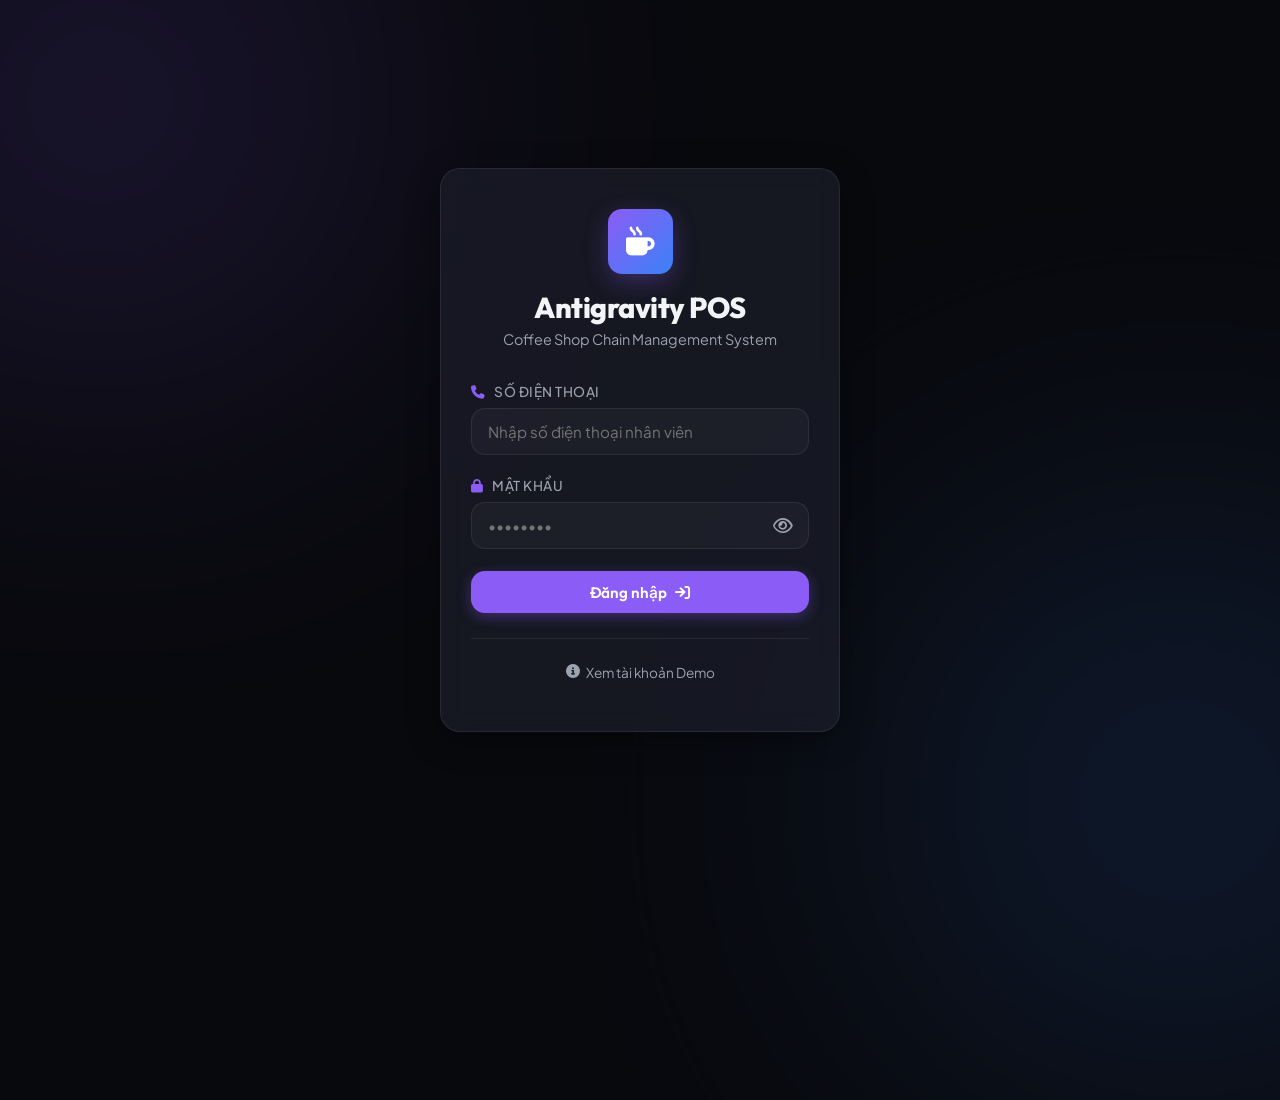
==== web/index.html @ 74b13f55 "feat: implement POS system with backend API, database schema, and web interface management modules" ====
<!DOCTYPE html>
<html lang="vi">
<head>
    <meta charset="UTF-8">
    <meta name="viewport" content="width=device-width, initial-scale=1.0">
    <title>Đăng nhập | Antigravity POS</title>
    <!-- Google Fonts -->
    <link rel="preconnect" href="https://fonts.googleapis.com">
    <link rel="preconnect" href="https://fonts.gstatic.com" crossorigin>
    <link href="https://fonts.googleapis.com/css2?family=Outfit:wght@300;400;600;800&family=Plus+Jakarta+Sans:wght@300;400;500;700&display=swap" rel="stylesheet">
    <!-- FontAwesome for icons -->
    <link rel="stylesheet" href="https://cdnjs.cloudflare.com/ajax/libs/font-awesome/6.4.0/css/all.min.css">
    <!-- CSS Style -->
    <link rel="stylesheet" href="css/style.css">
</head>
<body class="login-body">
    <!-- Decorative background elements -->
    <div class="bg-glow bg-glow-1"></div>
    <div class="bg-glow bg-glow-2"></div>

    <div class="login-wrapper">
        <div class="login-card">
            <!-- Brand header -->
            <div class="brand-header">
                <div class="logo-container">
                    <i class="fa-solid fa-mug-hot"></i>
                </div>
                <h1>Antigravity POS</h1>
                <p>Coffee Shop Chain Management System</p>
            </div>

            <!-- Login Form -->
            <form id="loginForm" class="login-form">
                <div class="form-group">
                    <label for="phone">
                        <i class="fa-solid fa-phone"></i> Số điện thoại
                    </label>
                    <input type="text" id="phone" name="phone" placeholder="Nhập số điện thoại nhân viên" required autocomplete="username">
                </div>

                <div class="form-group">
                    <label for="password">
                        <i class="fa-solid fa-lock"></i> Mật khẩu
                    </label>
                    <div class="password-input-wrapper">
                        <input type="password" id="password" name="password" placeholder="••••••••" required autocomplete="current-password">
                        <button type="button" id="togglePassword" class="toggle-password">
                            <i class="fa-regular fa-eye"></i>
                        </button>
                    </div>
                </div>

                <!-- Error Message Container -->
                <div id="errorMessage" class="error-message">
                    <i class="fa-solid fa-triangle-exclamation"></i>
                    <span>Tài khoản hoặc mật khẩu không chính xác!</span>
                </div>

                <button type="submit" id="submitBtn" class="btn btn-primary btn-block">
                    <span>Đăng nhập</span>
                    <i class="fa-solid fa-arrow-right-to-bracket"></i>
                </button>
            </form>

            <!-- Demo details footer (collapsible) -->
            <div class="demo-accounts">
                <button type="button" class="demo-toggle" id="demoToggle">
                    <i class="fa-solid fa-circle-info"></i> Xem tài khoản Demo
                </button>
                <div class="demo-list" id="demoList">
                    <div class="demo-item" data-phone="090-111-0001" data-pass="james123">
                        <span class="role admin">Admin</span>
                        <strong>James Carter</strong><br>
                        <small>SĐT: 090-111-0001 · Pass: james123</small>
                    </div>
                    <div class="demo-item" data-phone="090-111-0002" data-pass="sarah123">
                        <span class="role manager">Manager</span>
                        <strong>Sarah Nguyen</strong><br>
                        <small>SĐT: 090-111-0002 · Pass: sarah123</small>
                    </div>
                    <div class="demo-item" data-phone="090-111-0005" data-pass="kevin123">
                        <span class="role staff">Barista</span>
                        <strong>Kevin Le</strong><br>
                        <small>SĐT: 090-111-0005 · Pass: kevin123</small>
                    </div>
                </div>
            </div>
        </div>
    </div>

    <!-- Scripts -->
    <script src="js/api.js"></script>
    <script>
        document.addEventListener('DOMContentLoaded', () => {
            const loginForm = document.getElementById('loginForm');
            const phoneInput = document.getElementById('phone');
            const passwordInput = document.getElementById('password');
            const togglePasswordBtn = document.getElementById('togglePassword');
            const errorMessage = document.getElementById('errorMessage');
            const submitBtn = document.getElementById('submitBtn');
            const demoToggle = document.getElementById('demoToggle');
            const demoList = document.getElementById('demoList');

            // Check if already logged in
            API.get('auth.php?action=me')
                .then(res => {
                    if (res.success && res.user) {
                        redirectUser(res.user.role);
                    }
                })
                .catch(() => {}); // Suppress unauthorized error on login page

            // Toggle password visibility
            togglePasswordBtn.addEventListener('click', () => {
                const type = passwordInput.getAttribute('type') === 'password' ? 'text' : 'password';
                passwordInput.setAttribute('type', type);
                togglePasswordBtn.querySelector('i').className = type === 'password' ? 'fa-regular fa-eye' : 'fa-regular fa-eye-slash';
            });

            // Toggle demo accounts list
            demoToggle.addEventListener('click', () => {
                demoList.classList.toggle('show');
            });

            // Fill demo account when clicked
            document.querySelectorAll('.demo-item').forEach(item => {
                item.addEventListener('click', () => {
                    phoneInput.value = item.getAttribute('data-phone');
                    passwordInput.value = item.getAttribute('data-pass');
                    errorMessage.classList.remove('show');
                });
            });

            // Handle login submit
            loginForm.addEventListener('submit', async (e) => {
                e.preventDefault();
                errorMessage.classList.remove('show');
                submitBtn.disabled = true;
                submitBtn.innerHTML = '<span>Đang xác thực...</span><i class="fa-solid fa-spinner fa-spin"></i>';

                try {
                    const res = await API.post('auth.php?action=login', {
                        phone: phoneInput.value,
                        password: passwordInput.value
                    });

                    if (res.success && res.user) {
                        redirectUser(res.user.role);
                    } else {
                        showError(res.error || 'Có lỗi xảy ra, vui lòng thử lại.');
                    }
                } catch (err) {
                    showError(err.message || 'Lỗi kết nối đến server.');
                } finally {
                    submitBtn.disabled = false;
                    submitBtn.innerHTML = '<span>Đăng nhập</span><i class="fa-solid fa-arrow-right-to-bracket"></i>';
                }
            });

            function showError(msg) {
                errorMessage.querySelector('span').textContent = msg;
                errorMessage.classList.add('show');
                // Shake animation effect
                const card = document.querySelector('.login-card');
                card.classList.add('shake');
                setTimeout(() => card.classList.remove('shake'), 500);
            }

            function redirectUser(role) {
                if (role === 'Admin') {
                    window.location.href = 'admin.html';
                } else if (role === 'StoreManager') {
                    window.location.href = 'manager.html';
                } else {
                    // ShiftLead or Barista go to POS
                    window.location.href = 'pos.html';
                }
            }
        });
    </script>
</body>
</html>
---- web/css/style.css ----
/* ==============================================================================
   DESIGN SYSTEM & CUSTOM VARIABLES
   ============================================================================== */
:root {
    /* Color Palette */
    --bg-dark: #0f1016;
    --bg-card: rgba(30, 32, 45, 0.65);
    --bg-card-hover: rgba(40, 43, 60, 0.85);
    --border-color: rgba(255, 255, 255, 0.08);
    --border-color-focus: rgba(147, 51, 234, 0.4);
    
    --text-primary: #f3f4f6;
    --text-secondary: #9ca3af;
    --text-muted: #6b7280;
    
    --primary: #8b5cf6;
    --primary-hover: #7c3aed;
    --primary-glow: rgba(139, 92, 246, 0.35);
    
    --success: #10b981;
    --success-glow: rgba(16, 185, 129, 0.25);
    --warning: #f59e0b;
    --warning-glow: rgba(245, 158, 11, 0.25);
    --danger: #ef4444;
    --danger-glow: rgba(239, 68, 68, 0.25);
    --info: #3b82f6;
    --info-glow: rgba(59, 130, 246, 0.25);
    
    /* Typography */
    --font-heading: 'Outfit', 'Plus Jakarta Sans', -apple-system, sans-serif;
    --font-body: 'Plus Jakarta Sans', -apple-system, sans-serif;
    
    /* Layout */
    --radius-sm: 8px;
    --radius-md: 14px;
    --radius-lg: 20px;
    --radius-full: 9999px;
    
    --transition: all 0.25s cubic-bezier(0.4, 0, 0.2, 1);
    --shadow: 0 8px 32px 0 rgba(0, 0, 0, 0.37);
    --blur: blur(12px);
}

/* ==============================================================================
   BASE & RESET STYLES
   ============================================================================== */
* {
    box-sizing: border-box;
    margin: 0;
    padding: 0;
}

body {
    background-color: var(--bg-dark);
    color: var(--text-primary);
    font-family: var(--font-body);
    min-height: 100vh;
    overflow-x: hidden;
}

/* ==============================================================================
   BACKGROUND GLOW DECORATIONS
   ============================================================================== */
.bg-glow {
    position: absolute;
    width: 600px;
    height: 600px;
    border-radius: 50%;
    filter: blur(150px);
    z-index: -1;
    opacity: 0.15;
    pointer-events: none;
}
.bg-glow-1 {
    top: -200px;
    left: -200px;
    background: var(--primary);
}
.bg-glow-2 {
    bottom: -200px;
    right: -200px;
    background: var(--info);
}

/* ==============================================================================
   BUTTONS
   ============================================================================== */
.btn {
    display: inline-flex;
    align-items: center;
    justify-content: center;
    gap: 8px;
    padding: 10px 20px;
    font-size: 0.95rem;
    font-weight: 600;
    font-family: var(--font-heading);
    border: 1px solid transparent;
    border-radius: var(--radius-md);
    cursor: pointer;
    transition: var(--transition);
    text-decoration: none;
    outline: none;
}
.btn-primary {
    background: var(--primary);
    color: #fff;
    box-shadow: 0 4px 14px var(--primary-glow);
}
.btn-primary:hover {
    background: var(--primary-hover);
    transform: translateY(-2px);
}
.btn-primary:active {
    transform: translateY(0);
}
.btn-secondary {
    background: rgba(255, 255, 255, 0.05);
    color: var(--text-primary);
    border-color: var(--border-color);
}
.btn-secondary:hover {
    background: rgba(255, 255, 255, 0.1);
    transform: translateY(-2px);
}
.btn-danger {
    background: var(--danger);
    color: #fff;
    box-shadow: 0 4px 14px var(--danger-glow);
}
.btn-danger:hover {
    background: #dc2626;
    transform: translateY(-2px);
}
.btn-block {
    width: 100%;
}
.btn:disabled {
    opacity: 0.6;
    cursor: not-allowed;
    transform: none !important;
}

/* ==============================================================================
   LOGIN PAGE STYLING
   ============================================================================== */
.login-body {
    display: flex;
    align-items: center;
    justify-content: center;
    background-color: #08090d;
}

.login-wrapper {
    width: 100%;
    max-width: 440px;
    padding: 20px;
}

.login-card {
    background: var(--bg-card);
    backdrop-filter: var(--blur);
    -webkit-backdrop-filter: var(--blur);
    border: 1px solid var(--border-color);
    border-radius: var(--radius-lg);
    padding: 40px 30px;
    box-shadow: var(--shadow);
    transition: var(--transition);
}

.login-card:hover {
    border-color: rgba(139, 92, 246, 0.2);
}

.brand-header {
    text-align: center;
    margin-bottom: 35px;
}

.logo-container {
    width: 65px;
    height: 65px;
    border-radius: var(--radius-md);
    background: linear-gradient(135deg, var(--primary), var(--info));
    display: inline-flex;
    align-items: center;
    justify-content: center;
    font-size: 1.8rem;
    color: #fff;
    margin-bottom: 15px;
    box-shadow: 0 8px 24px rgba(139, 92, 246, 0.3);
}

.brand-header h1 {
    font-family: var(--font-heading);
    font-size: 1.8rem;
    font-weight: 800;
    letter-spacing: -0.5px;
    margin-bottom: 5px;
}

.brand-header p {
    color: var(--text-secondary);
    font-size: 0.9rem;
}

.login-form .form-group {
    margin-bottom: 22px;
}

.form-group label {
    display: block;
    font-size: 0.85rem;
    font-weight: 500;
    color: var(--text-secondary);
    margin-bottom: 8px;
    text-transform: uppercase;
    letter-spacing: 0.5px;
}

.form-group label i {
    margin-right: 6px;
    color: var(--primary);
}

.form-group input {
    width: 100%;
    padding: 13px 16px;
    background: rgba(255, 255, 255, 0.03);
    border: 1px solid var(--border-color);
    border-radius: var(--radius-md);
    color: var(--text-primary);
    font-family: var(--font-body);
    font-size: 0.95rem;
    outline: none;
    transition: var(--transition);
}

.form-group input:focus {
    border-color: var(--primary);
    background: rgba(255, 255, 255, 0.06);
    box-shadow: 0 0 0 3px rgba(139, 92, 246, 0.15);
}

.password-input-wrapper {
    position: relative;
}

.password-input-wrapper input {
    padding-right: 45px;
}

.toggle-password {
    position: absolute;
    right: 12px;
    top: 50%;
    transform: translateY(-50%);
    background: none;
    border: none;
    color: var(--text-secondary);
    cursor: pointer;
    font-size: 1.1rem;
    padding: 4px;
    transition: var(--transition);
}

.toggle-password:hover {
    color: var(--text-primary);
}

.error-message {
    display: none;
    align-items: center;
    gap: 10px;
    padding: 12px 16px;
    background: rgba(239, 68, 68, 0.1);
    border: 1px solid rgba(239, 68, 68, 0.2);
    border-radius: var(--radius-md);
    color: #fca5a5;
    font-size: 0.88rem;
    margin-bottom: 22px;
}

.error-message.show {
    display: flex;
    animation: fadeIn 0.3s ease;
}

/* Shake Animation */
@keyframes shake {
    0%, 100% { transform: translateX(0); }
    20%, 60% { transform: translateX(-6px); }
    40%, 80% { transform: translateX(6px); }
}

.shake {
    animation: shake 0.4s ease;
}

@keyframes fadeIn {
    from { opacity: 0; transform: translateY(-5px); }
    to { opacity: 1; transform: translateY(0); }
}

/* Demo Accounts Dropdown Styles */
.demo-accounts {
    margin-top: 25px;
    border-top: 1px solid var(--border-color);
    padding-top: 20px;
}

.demo-toggle {
    background: none;
    border: none;
    color: var(--text-secondary);
    font-family: var(--font-body);
    font-size: 0.85rem;
    cursor: pointer;
    display: inline-flex;
    align-items: center;
    gap: 6px;
    margin: 0 auto;
    width: 100%;
    justify-content: center;
    transition: var(--transition);
}

.demo-toggle:hover {
    color: var(--primary);
}

.demo-list {
    max-height: 0;
    overflow: hidden;
    transition: max-height 0.3s ease-out;
    margin-top: 10px;
    display: flex;
    flex-direction: column;
    gap: 8px;
}

.demo-list.show {
    max-height: 300px;
}

.demo-item {
    background: rgba(255, 255, 255, 0.02);
    border: 1px solid var(--border-color);
    border-radius: var(--radius-sm);
    padding: 10px 12px;
    cursor: pointer;
    transition: var(--transition);
    text-align: left;
}

.demo-item:hover {
    background: rgba(139, 92, 246, 0.05);
    border-color: rgba(139, 92, 246, 0.3);
}

.demo-item strong {
    font-size: 0.85rem;
}

.demo-item small {
    color: var(--text-secondary);
    font-size: 0.75rem;
}

.demo-item .role {
    float: right;
    font-size: 0.65rem;
    font-weight: 700;
    padding: 2px 6px;
    border-radius: var(--radius-full);
    text-transform: uppercase;
}

.role.admin { background: rgba(139, 92, 246, 0.15); color: #c084fc; }
.role.manager { background: rgba(59, 130, 246, 0.15); color: #60a5fa; }
.role.staff { background: rgba(16, 185, 129, 0.15); color: #34d399; }

/* ==============================================================================
   DASHBOARD COMMON LAYOUT (SHARED FOR POS, MANAGER, ADMIN)
   ============================================================================== */
.app-container {
    display: grid;
    grid-template-columns: 240px 1fr;
    min-height: 100vh;
}

.sidebar {
    background: rgba(15, 16, 22, 0.95);
    border-right: 1px solid var(--border-color);
    display: flex;
    flex-direction: column;
    padding: 20px;
    z-index: 10;
}

.sidebar-header {
    display: flex;
    align-items: center;
    gap: 10px;
    margin-bottom: 30px;
    padding-bottom: 20px;
    border-bottom: 1px solid var(--border-color);
}

.sidebar-header i {
    font-size: 1.5rem;
    color: var(--primary);
}

.sidebar-header h2 {
    font-family: var(--font-heading);
    font-size: 1.25rem;
    font-weight: 700;
}

.sidebar-user {
    display: flex;
    align-items: center;
    gap: 12px;
    margin-bottom: 25px;
    padding: 12px;
    background: rgba(255, 255, 255, 0.02);
    border: 1px solid var(--border-color);
    border-radius: var(--radius-md);
}

.user-avatar {
    width: 38px;
    height: 38px;
    border-radius: var(--radius-sm);
    background: linear-gradient(135deg, var(--primary), var(--info));
    display: flex;
    align-items: center;
    justify-content: center;
    font-weight: 700;
    color: #fff;
}

.user-info {
    flex-grow: 1;
    min-width: 0;
}

.user-info .name {
    font-size: 0.85rem;
    font-weight: 600;
    white-space: nowrap;
    overflow: hidden;
    text-overflow: ellipsis;
}

.user-info .role-badge {
    font-size: 0.7rem;
    color: var(--text-secondary);
    text-transform: uppercase;
    font-weight: bold;
}

.sidebar-menu {
    list-style: none;
    display: flex;
    flex-direction: column;
    gap: 6px;
    flex-grow: 1;
}

.menu-item-btn {
    width: 100%;
    display: flex;
    align-items: center;
    gap: 12px;
    padding: 12px 16px;
    background: none;
    border: none;
    border-radius: var(--radius-md);
    color: var(--text-secondary);
    font-family: var(--font-body);
    font-size: 0.92rem;
    font-weight: 500;
    cursor: pointer;
    text-align: left;
    transition: var(--transition);
}

.menu-item-btn:hover {
    background: rgba(255, 255, 255, 0.03);
    color: var(--text-primary);
}

.menu-item-btn.active {
    background: var(--primary-glow);
    color: #fff;
    border-left: 3px solid var(--primary);
}

.menu-item-btn i {
    width: 18px;
    text-align: center;
    font-size: 1.05rem;
}

.sidebar-footer {
    padding-top: 15px;
    border-top: 1px solid var(--border-color);
}

.logout-btn {
    width: 100%;
    display: flex;
    align-items: center;
    gap: 12px;
    padding: 12px 16px;
    background: none;
    border: none;
    border-radius: var(--radius-md);
    color: #fca5a5;
    font-family: var(--font-body);
    font-size: 0.92rem;
    font-weight: 500;
    cursor: pointer;
    transition: var(--transition);
}

.logout-btn:hover {
    background: rgba(239, 68, 68, 0.08);
}

/* ==============================================================================
   MAIN CONTENT AREA
   ============================================================================== */
.main-content {
    display: flex;
    flex-direction: column;
    height: 100vh;
    overflow-y: auto;
    position: relative;
}

.top-bar {
    height: 70px;
    min-height: 70px;
    display: flex;
    align-items: center;
    justify-content: space-between;
    padding: 0 30px;
    background: rgba(15, 16, 22, 0.5);
    backdrop-filter: var(--blur);
    border-bottom: 1px solid var(--border-color);
}

.top-bar-title h3 {
    font-family: var(--font-heading);
    font-size: 1.25rem;
    font-weight: 700;
}

.top-bar-meta {
    display: flex;
    align-items: center;
    gap: 20px;
    color: var(--text-secondary);
    font-size: 0.88rem;
}

.top-bar-meta .meta-item i {
    margin-right: 6px;
    color: var(--primary);
}

.content-body {
    padding: 30px;
    flex-grow: 1;
}

.view-section {
    display: none;
}

.view-section.active {
    display: block;
    animation: fadeIn 0.4s ease;
}

/* ==============================================================================
   GRID CARDS & STATS
   ============================================================================== */
.stats-grid {
    display: grid;
    grid-template-columns: repeat(auto-fit, minmax(220px, 1fr));
    gap: 20px;
    margin-bottom: 30px;
}

.stat-card {
    background: var(--bg-card);
    border: 1px solid var(--border-color);
    border-radius: var(--radius-md);
    padding: 22px;
    box-shadow: 0 4px 20px rgba(0,0,0,0.1);
    display: flex;
    align-items: center;
    justify-content: space-between;
    transition: var(--transition);
}

.stat-card:hover {
    transform: translateY(-3px);
    border-color: rgba(255, 255, 255, 0.12);
}

.stat-info {
    display: flex;
    flex-direction: column;
    gap: 4px;
}

.stat-label {
    color: var(--text-secondary);
    font-size: 0.8rem;
    text-transform: uppercase;
    font-weight: 600;
    letter-spacing: 0.5px;
}

.stat-value {
    font-family: var(--font-heading);
    font-size: 1.6rem;
    font-weight: 700;
}

.stat-icon {
    width: 45px;
    height: 45px;
    border-radius: var(--radius-sm);
    display: flex;
    align-items: center;
    justify-content: center;
    font-size: 1.35rem;
}

.stat-icon.primary { background: rgba(139, 92, 246, 0.12); color: var(--primary); }
.stat-icon.success { background: rgba(16, 185, 129, 0.12); color: var(--success); }
.stat-icon.warning { background: rgba(245, 158, 11, 0.12); color: var(--warning); }
.stat-icon.danger  { background: rgba(239, 68, 68, 0.12);  color: var(--danger); }
.stat-icon.info    { background: rgba(59, 130, 246, 0.12);   color: var(--info); }

/* ==============================================================================
   TABLES STYLING
   ============================================================================== */
.table-container {
    background: var(--bg-card);
    border: 1px solid var(--border-color);
    border-radius: var(--radius-md);
    box-shadow: var(--shadow);
    overflow: hidden;
    margin-bottom: 25px;
}

.table-header-bar {
    padding: 16px 20px;
    border-bottom: 1px solid var(--border-color);
    display: flex;
    justify-content: space-between;
    align-items: center;
}

.table-header-bar h4 {
    font-family: var(--font-heading);
    font-weight: 600;
}

.custom-table {
    width: 100%;
    border-collapse: collapse;
    text-align: left;
}

.custom-table th {
    background: rgba(255, 255, 255, 0.02);
    padding: 14px 20px;
    font-size: 0.8rem;
    color: var(--text-secondary);
    text-transform: uppercase;
    font-weight: 600;
    border-bottom: 1px solid var(--border-color);
}

.custom-table td {
    padding: 14px 20px;
    font-size: 0.9rem;
    border-bottom: 1px solid var(--border-color);
    color: var(--text-primary);
}

.custom-table tr:last-child td {
    border-bottom: none;
}

.custom-table tr:hover td {
    background: rgba(255, 255, 255, 0.015);
}

/* Badge styles */
.badge {
    display: inline-block;
    padding: 4px 10px;
    font-size: 0.72rem;
    font-weight: 700;
    border-radius: var(--radius-full);
    text-transform: uppercase;
}
.badge-success { background: rgba(16, 185, 129, 0.12); color: #34d399; }
.badge-warning { background: rgba(245, 158, 11, 0.12); color: #fbbf24; }
.badge-danger { background: rgba(239, 68, 68, 0.12); color: #f87171; }
.badge-info { background: rgba(59, 130, 246, 0.12); color: #60a5fa; }
.badge-secondary { background: rgba(255, 255, 255, 0.08); color: var(--text-secondary); }

/* ==============================================================================
   MODAL DIALOG
   ============================================================================== */
.modal {
    display: none;
    position: fixed;
    top: 0;
    left: 0;
    width: 100%;
    height: 100%;
    z-index: 1000;
    align-items: center;
    justify-content: center;
    background: rgba(0, 0, 0, 0.7);
    backdrop-filter: blur(5px);
}

.modal.show {
    display: flex;
    animation: modalFadeIn 0.3s ease;
}

.modal-content {
    background: #141620;
    border: 1px solid var(--border-color);
    border-radius: var(--radius-lg);
    width: 100%;
    max-width: 550px;
    box-shadow: 0 20px 50px rgba(0,0,0,0.5);
    display: flex;
    flex-direction: column;
    max-height: 85vh;
    overflow: hidden;
}

.modal-header {
    padding: 20px 24px;
    border-bottom: 1px solid var(--border-color);
    display: flex;
    justify-content: space-between;
    align-items: center;
}

.modal-header h3 {
    font-family: var(--font-heading);
    font-weight: 700;
}

.modal-close {
    background: none;
    border: none;
    color: var(--text-secondary);
    cursor: pointer;
    font-size: 1.25rem;
    transition: var(--transition);
}

.modal-close:hover {
    color: #fff;
}

.modal-body {
    padding: 24px;
    overflow-y: auto;
    flex-grow: 1;
}

.modal-footer {
    padding: 20px 24px;
    border-top: 1px solid var(--border-color);
    display: flex;
    justify-content: flex-end;
    gap: 12px;
    background: rgba(255, 255, 255, 0.01);
}

@keyframes modalFadeIn {
    from { opacity: 0; transform: scale(0.95); }
    to { opacity: 1; transform: scale(1); }
}

/* ==============================================================================
   POS MAIN LAYOUT (TOUCHSCREEN STYLE)
   ============================================================================== */
.pos-layout {
    display: grid;
    grid-template-columns: 1fr 380px;
    height: calc(100vh - 70px);
    overflow: hidden;
}

.pos-menu-column {
    display: flex;
    flex-direction: column;
    height: 100%;
    overflow-y: auto;
    padding: 25px;
    border-right: 1px solid var(--border-color);
}

.pos-cart-column {
    display: flex;
    flex-direction: column;
    height: 100%;
    background: rgba(20, 22, 32, 0.85);
    backdrop-filter: var(--blur);
    padding: 20px;
}

/* Category Filter Bar */
.cat-filter-bar {
    display: flex;
    gap: 10px;
    margin-bottom: 25px;
    overflow-x: auto;
    padding-bottom: 5px;
}

/* Hide scrollbar for category filter bar */
.cat-filter-bar::-webkit-scrollbar {
    display: none;
}

.cat-btn {
    padding: 10px 18px;
    background: rgba(255, 255, 255, 0.03);
    border: 1px solid var(--border-color);
    border-radius: var(--radius-md);
    color: var(--text-secondary);
    font-family: var(--font-heading);
    font-weight: 600;
    cursor: pointer;
    transition: var(--transition);
    white-space: nowrap;
}

.cat-btn:hover {
    background: rgba(255, 255, 255, 0.07);
    color: var(--text-primary);
}

.cat-btn.active {
    background: var(--primary);
    color: #fff;
    border-color: var(--primary);
    box-shadow: 0 4px 10px var(--primary-glow);
}

/* POS Menu Items Grid */
.menu-grid {
    display: grid;
    grid-template-columns: repeat(auto-fill, minmax(180px, 1fr));
    gap: 20px;
}

.menu-card {
    background: var(--bg-card);
    border: 1px solid var(--border-color);
    border-radius: var(--radius-md);
    padding: 20px;
    display: flex;
    flex-direction: column;
    justify-content: space-between;
    height: 160px;
    cursor: pointer;
    transition: var(--transition);
}

.menu-card:hover {
    background: var(--bg-card-hover);
    transform: translateY(-4px);
    border-color: rgba(255, 255, 255, 0.15);
    box-shadow: var(--shadow);
}

.menu-card-title {
    font-family: var(--font-heading);
    font-size: 1rem;
    font-weight: 600;
    line-height: 1.3;
    display: -webkit-box;
    -webkit-line-clamp: 2;
    line-clamp: 2;
    -webkit-box-orient: vertical;
    overflow: hidden;
}

.menu-card-footer {
    display: flex;
    justify-content: space-between;
    align-items: flex-end;
}

.menu-card-price {
    font-family: var(--font-heading);
    font-size: 1.1rem;
    font-weight: 700;
    color: var(--primary);
}

.menu-card-add-icon {
    width: 32px;
    height: 32px;
    border-radius: 50%;
    background: rgba(255, 255, 255, 0.05);
    display: flex;
    align-items: center;
    justify-content: center;
    color: var(--text-secondary);
    transition: var(--transition);
}

.menu-card:hover .menu-card-add-icon {
    background: var(--primary);
    color: #fff;
    box-shadow: 0 2px 8px var(--primary-glow);
}

/* POS Cart Column */
.cart-header {
    display: flex;
    justify-content: space-between;
    align-items: center;
    padding-bottom: 15px;
    border-bottom: 1px solid var(--border-color);
    margin-bottom: 15px;
}

.cart-header h4 {
    font-family: var(--font-heading);
    font-size: 1.1rem;
    font-weight: 700;
}

.cart-items {
    flex-grow: 1;
    overflow-y: auto;
    display: flex;
    flex-direction: column;
    gap: 12px;
    padding-right: 5px;
}

.cart-item {
    background: rgba(255, 255, 255, 0.02);
    border: 1px solid var(--border-color);
    border-radius: var(--radius-md);
    padding: 12px;
    display: flex;
    flex-direction: column;
    gap: 8px;
    position: relative;
    transition: var(--transition);
}

.cart-item:hover {
    border-color: rgba(255,255,255,0.12);
}

.cart-item-header {
    display: flex;
    justify-content: space-between;
    align-items: flex-start;
    padding-right: 25px; /* for delete btn */
}

.cart-item-name {
    font-size: 0.88rem;
    font-weight: 600;
    line-height: 1.2;
}

.cart-item-price {
    font-size: 0.9rem;
    font-weight: 700;
    font-family: var(--font-heading);
    color: var(--primary);
}

.cart-item-modifiers {
    font-size: 0.75rem;
    color: var(--text-secondary);
    line-height: 1.3;
}

.cart-item-controls {
    display: flex;
    justify-content: space-between;
    align-items: center;
    margin-top: 4px;
}

.quantity-controls {
    display: flex;
    align-items: center;
    gap: 8px;
}

.qty-btn {
    width: 26px;
    height: 26px;
    border-radius: var(--radius-sm);
    background: rgba(255, 255, 255, 0.05);
    border: 1px solid var(--border-color);
    color: var(--text-primary);
    font-size: 0.8rem;
    cursor: pointer;
    display: flex;
    align-items: center;
    justify-content: center;
    transition: var(--transition);
}

.qty-btn:hover {
    background: rgba(255, 255, 255, 0.1);
}

.qty-num {
    font-size: 0.88rem;
    font-weight: 600;
    width: 20px;
    text-align: center;
}

.cart-item-delete {
    position: absolute;
    top: 10px;
    right: 10px;
    background: none;
    border: none;
    color: var(--text-muted);
    cursor: pointer;
    font-size: 0.9rem;
    padding: 4px;
    transition: var(--transition);
}

.cart-item-delete:hover {
    color: var(--danger);
}

.cart-summary {
    border-top: 1px solid var(--border-color);
    padding-top: 15px;
    margin-top: 15px;
    display: flex;
    flex-direction: column;
    gap: 8px;
}

.summary-row {
    display: flex;
    justify-content: space-between;
    font-size: 0.9rem;
    color: var(--text-secondary);
}

.summary-row.total {
    border-top: 1px solid var(--border-color);
    padding-top: 10px;
    font-size: 1.15rem;
    font-weight: 700;
    color: var(--text-primary);
}

.summary-row.total .price {
    color: var(--success);
}

.pos-cart-actions {
    margin-top: 15px;
    display: grid;
    grid-template-columns: 1fr;
    gap: 10px;
}

/* ==============================================================================
   TABLES VIEW STYLING (IN POS)
   ============================================================================== */
.table-grid {
    display: grid;
    grid-template-columns: repeat(auto-fill, minmax(140px, 1fr));
    gap: 20px;
}

.pos-table-card {
    background: var(--bg-card);
    border: 1px solid var(--border-color);
    border-radius: var(--radius-md);
    padding: 20px;
    text-align: center;
    cursor: pointer;
    transition: var(--transition);
    display: flex;
    flex-direction: column;
    gap: 8px;
}

.pos-table-card:hover {
    transform: translateY(-4px);
    border-color: rgba(255, 255, 255, 0.15);
}

.pos-table-card.available {
    border-left: 4px solid var(--success);
}

.pos-table-card.occupied {
    border-left: 4px solid var(--danger);
    background: rgba(239, 68, 68, 0.02);
}

.table-card-number {
    font-family: var(--font-heading);
    font-size: 1.5rem;
    font-weight: 700;
}

.table-card-status {
    font-size: 0.75rem;
    font-weight: 600;
    text-transform: uppercase;
}

.pos-table-card.available .table-card-status { color: var(--success); }
.pos-table-card.occupied .table-card-status { color: var(--danger); }

/* ==============================================================================
   PREP QUEUE / KDS VIEW
   ============================================================================== */
.prep-grid {
    display: grid;
    grid-template-columns: repeat(auto-fill, minmax(280px, 1fr));
    gap: 20px;
}

.prep-card {
    background: var(--bg-card);
    border: 1px solid var(--border-color);
    border-radius: var(--radius-md);
    padding: 20px;
    display: flex;
    flex-direction: column;
    gap: 12px;
    box-shadow: 0 4px 15px rgba(0,0,0,0.1);
    border-top: 3px solid var(--primary);
}

.prep-card.urgent {
    border-top-color: var(--danger);
    background: rgba(239, 68, 68, 0.02);
}

.prep-card-header {
    display: flex;
    justify-content: space-between;
    align-items: center;
    border-bottom: 1px solid var(--border-color);
    padding-bottom: 8px;
}

.prep-card-order-id {
    font-weight: 700;
    font-family: var(--font-heading);
}

.prep-card-time {
    font-size: 0.8rem;
    color: var(--text-secondary);
}

.prep-card-items {
    font-size: 0.88rem;
    display: flex;
    flex-direction: column;
    gap: 8px;
    flex-grow: 1;
}

.prep-item-row {
    display: flex;
    justify-content: space-between;
}

.prep-item-modifiers {
    font-size: 0.75rem;
    color: var(--text-secondary);
    padding-left: 15px;
}

.prep-card-actions {
    display: flex;
    gap: 10px;
    margin-top: 8px;
}

/* ==============================================================================
   MODIFIER SELECTION SCREEN IN MODAL
   ============================================================================== */
.modifier-group-container {
    margin-bottom: 20px;
    border-bottom: 1px solid var(--border-color);
    padding-bottom: 15px;
}

.modifier-group-container:last-child {
    border-bottom: none;
    padding-bottom: 0;
}

.modifier-group-title {
    font-size: 0.95rem;
    font-weight: 600;
    margin-bottom: 10px;
    color: var(--text-primary);
}

.modifier-group-title .req-tag {
    color: var(--danger);
    font-size: 0.75rem;
    margin-left: 5px;
    background: rgba(239, 68, 68, 0.1);
    padding: 1px 6px;
    border-radius: var(--radius-sm);
    font-weight: 500;
}

.modifier-options-grid {
    display: grid;
    grid-template-columns: repeat(auto-fill, minmax(130px, 1fr));
    gap: 10px;
}

.modifier-option-btn {
    padding: 10px 12px;
    background: rgba(255, 255, 255, 0.02);
    border: 1px solid var(--border-color);
    border-radius: var(--radius-md);
    color: var(--text-secondary);
    font-family: var(--font-body);
    font-size: 0.85rem;
    font-weight: 500;
    cursor: pointer;
    text-align: center;
    transition: var(--transition);
    display: flex;
    flex-direction: column;
    gap: 4px;
}

.modifier-option-btn:hover {
    background: rgba(255, 255, 255, 0.05);
    border-color: rgba(255, 255, 255, 0.12);
}

.modifier-option-btn.selected {
    background: var(--primary-glow);
    border-color: var(--primary);
    color: #fff;
    box-shadow: 0 0 8px rgba(139, 92, 246, 0.2);
}

.modifier-option-btn .price-delta {
    font-size: 0.75rem;
    font-weight: 600;
    color: var(--primary);
}

.modifier-option-btn.selected .price-delta {
    color: #fff;
}

/* ==============================================================================
   FORM CONTROLS (GENERAL FOR FORMS / INPUTS)
   ============================================================================== */
.form-grid {
    display: grid;
    grid-template-columns: repeat(auto-fit, minmax(200px, 1fr));
    gap: 15px;
}

.form-control {
    width: 100%;
    padding: 10px 14px;
    background: rgba(255,255,255,0.02);
    border: 1px solid var(--border-color);
    border-radius: var(--radius-md);
    color: var(--text-primary);
    font-family: var(--font-body);
    outline: none;
    transition: var(--transition);
}

.form-control:focus {
    border-color: var(--primary);
}

select.form-control {
    appearance: none;
    background-image: url("data:image/svg+xml,%3Csvg xmlns='http://www.w3.org/2000/svg' viewBox='0 0 24 24' fill='none' stroke='%239ca3af' stroke-width='2' stroke-linecap='round' stroke-linejoin='round'%3E%3Cpolyline points='6 9 12 15 18 9'%3E%3C/polyline%3E%3C/svg%3E");
    background-repeat: no-repeat;
    background-position: right 14px center;
    background-size: 16px;
    padding-right: 40px;
}

/* ==============================================================================
   RESPONSIVE DESIGN ADAPTATIONS
   ============================================================================== */
@media (max-width: 1024px) {
    .app-container {
        grid-template-columns: 80px 1fr;
    }
    
    .sidebar-user {
        padding: 5px;
        justify-content: center;
    }
    
    .sidebar-user .user-info, .sidebar-header h2 {
        display: none;
    }
    
    .menu-item-btn {
        justify-content: center;
        padding: 12px;
    }
    
    .menu-item-btn span {
        display: none;
    }
    
    .logout-btn {
        justify-content: center;
        padding: 12px;
    }
    
    .logout-btn span {
        display: none;
    }
    
    .pos-layout {
        grid-template-columns: 1fr 320px;
    }
}

@media (max-width: 768px) {
    .pos-layout {
        grid-template-columns: 1fr;
        height: auto;
        overflow: visible;
    }
    
    .pos-cart-column {
        height: 500px;
        border-top: 1px solid var(--border-color);
    }
}
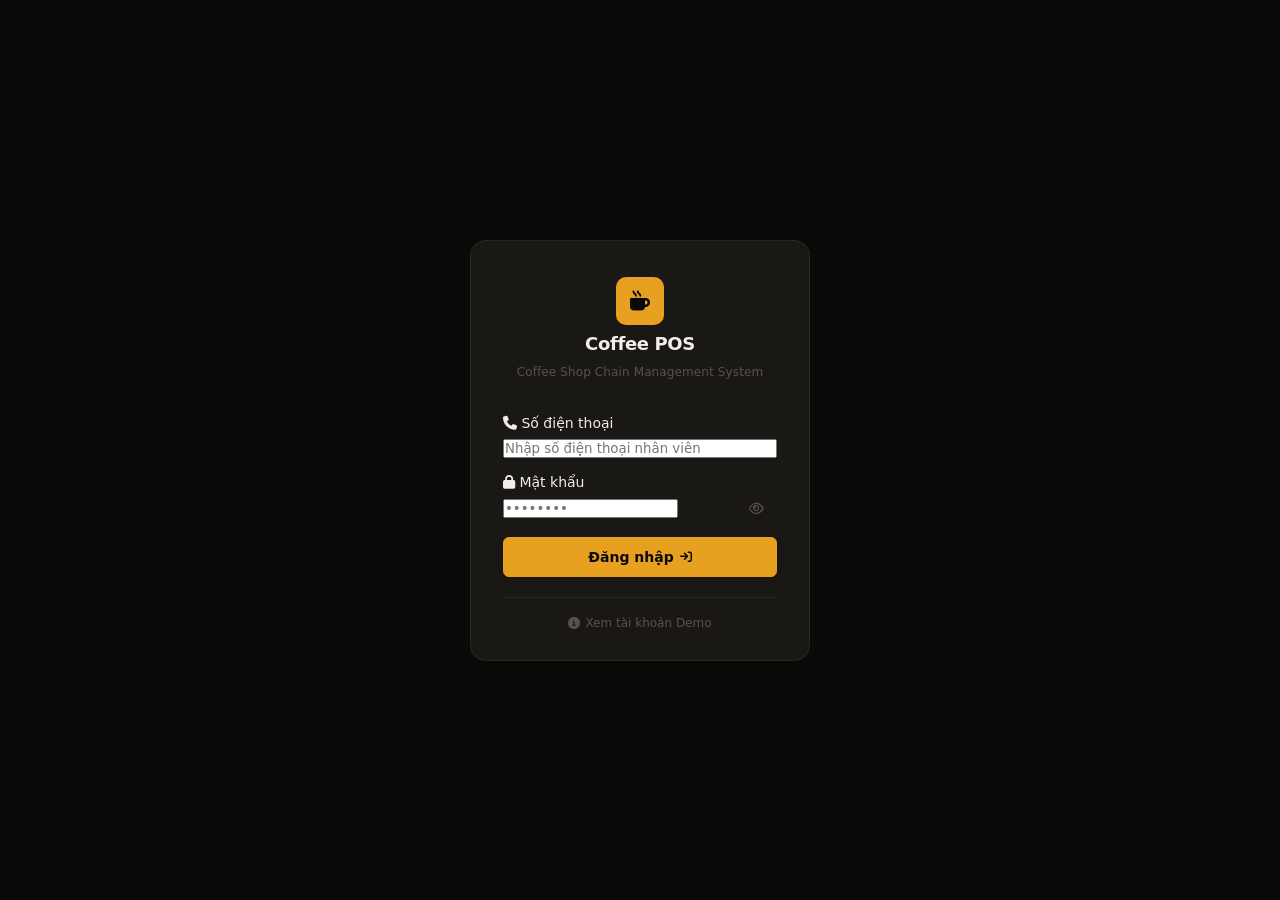
==== commit 629447b3: "feat: hoàn thiện phân quyền phễu, khuyến mãi chi nhánh, và cập nhật tài liệu - Phân quyền phễu (Admi" ====
--- a/web/index.html
+++ b/web/index.html
@@ -1,182 +1,182 @@
-<!DOCTYPE html>
-<html lang="vi">
-<head>
-    <meta charset="UTF-8">
-    <meta name="viewport" content="width=device-width, initial-scale=1.0">
-    <title>Đăng nhập | Antigravity POS</title>
-    <!-- Google Fonts -->
-    <link rel="preconnect" href="https://fonts.googleapis.com">
-    <link rel="preconnect" href="https://fonts.gstatic.com" crossorigin>
-    <link href="https://fonts.googleapis.com/css2?family=Outfit:wght@300;400;600;800&family=Plus+Jakarta+Sans:wght@300;400;500;700&display=swap" rel="stylesheet">
-    <!-- FontAwesome for icons -->
-    <link rel="stylesheet" href="https://cdnjs.cloudflare.com/ajax/libs/font-awesome/6.4.0/css/all.min.css">
-    <!-- CSS Style -->
-    <link rel="stylesheet" href="css/style.css">
-</head>
-<body class="login-body">
-    <!-- Decorative background elements -->
-    <div class="bg-glow bg-glow-1"></div>
-    <div class="bg-glow bg-glow-2"></div>
-
-    <div class="login-wrapper">
-        <div class="login-card">
-            <!-- Brand header -->
-            <div class="brand-header">
-                <div class="logo-container">
-                    <i class="fa-solid fa-mug-hot"></i>
-                </div>
-                <h1>Antigravity POS</h1>
-                <p>Coffee Shop Chain Management System</p>
-            </div>
-
-            <!-- Login Form -->
-            <form id="loginForm" class="login-form">
-                <div class="form-group">
-                    <label for="phone">
-                        <i class="fa-solid fa-phone"></i> Số điện thoại
-                    </label>
-                    <input type="text" id="phone" name="phone" placeholder="Nhập số điện thoại nhân viên" required autocomplete="username">
-                </div>
-
-                <div class="form-group">
-                    <label for="password">
-                        <i class="fa-solid fa-lock"></i> Mật khẩu
-                    </label>
-                    <div class="password-input-wrapper">
-                        <input type="password" id="password" name="password" placeholder="••••••••" required autocomplete="current-password">
-                        <button type="button" id="togglePassword" class="toggle-password">
-                            <i class="fa-regular fa-eye"></i>
-                        </button>
-                    </div>
-                </div>
-
-                <!-- Error Message Container -->
-                <div id="errorMessage" class="error-message">
-                    <i class="fa-solid fa-triangle-exclamation"></i>
-                    <span>Tài khoản hoặc mật khẩu không chính xác!</span>
-                </div>
-
-                <button type="submit" id="submitBtn" class="btn btn-primary btn-block">
-                    <span>Đăng nhập</span>
-                    <i class="fa-solid fa-arrow-right-to-bracket"></i>
-                </button>
-            </form>
-
-            <!-- Demo details footer (collapsible) -->
-            <div class="demo-accounts">
-                <button type="button" class="demo-toggle" id="demoToggle">
-                    <i class="fa-solid fa-circle-info"></i> Xem tài khoản Demo
-                </button>
-                <div class="demo-list" id="demoList">
-                    <div class="demo-item" data-phone="090-111-0001" data-pass="james123">
-                        <span class="role admin">Admin</span>
-                        <strong>James Carter</strong><br>
-                        <small>SĐT: 090-111-0001 · Pass: james123</small>
-                    </div>
-                    <div class="demo-item" data-phone="090-111-0002" data-pass="sarah123">
-                        <span class="role manager">Manager</span>
-                        <strong>Sarah Nguyen</strong><br>
-                        <small>SĐT: 090-111-0002 · Pass: sarah123</small>
-                    </div>
-                    <div class="demo-item" data-phone="090-111-0005" data-pass="kevin123">
-                        <span class="role staff">Barista</span>
-                        <strong>Kevin Le</strong><br>
-                        <small>SĐT: 090-111-0005 · Pass: kevin123</small>
-                    </div>
-                </div>
-            </div>
-        </div>
-    </div>
-
-    <!-- Scripts -->
-    <script src="js/api.js"></script>
-    <script>
-        document.addEventListener('DOMContentLoaded', () => {
-            const loginForm = document.getElementById('loginForm');
-            const phoneInput = document.getElementById('phone');
-            const passwordInput = document.getElementById('password');
-            const togglePasswordBtn = document.getElementById('togglePassword');
-            const errorMessage = document.getElementById('errorMessage');
-            const submitBtn = document.getElementById('submitBtn');
-            const demoToggle = document.getElementById('demoToggle');
-            const demoList = document.getElementById('demoList');
-
-            // Check if already logged in
-            API.get('auth.php?action=me')
-                .then(res => {
-                    if (res.success && res.user) {
-                        redirectUser(res.user.role);
-                    }
-                })
-                .catch(() => {}); // Suppress unauthorized error on login page
-
-            // Toggle password visibility
-            togglePasswordBtn.addEventListener('click', () => {
-                const type = passwordInput.getAttribute('type') === 'password' ? 'text' : 'password';
-                passwordInput.setAttribute('type', type);
-                togglePasswordBtn.querySelector('i').className = type === 'password' ? 'fa-regular fa-eye' : 'fa-regular fa-eye-slash';
-            });
-
-            // Toggle demo accounts list
-            demoToggle.addEventListener('click', () => {
-                demoList.classList.toggle('show');
-            });
-
-            // Fill demo account when clicked
-            document.querySelectorAll('.demo-item').forEach(item => {
-                item.addEventListener('click', () => {
-                    phoneInput.value = item.getAttribute('data-phone');
-                    passwordInput.value = item.getAttribute('data-pass');
-                    errorMessage.classList.remove('show');
-                });
-            });
-
-            // Handle login submit
-            loginForm.addEventListener('submit', async (e) => {
-                e.preventDefault();
-                errorMessage.classList.remove('show');
-                submitBtn.disabled = true;
-                submitBtn.innerHTML = '<span>Đang xác thực...</span><i class="fa-solid fa-spinner fa-spin"></i>';
-
-                try {
-                    const res = await API.post('auth.php?action=login', {
-                        phone: phoneInput.value,
-                        password: passwordInput.value
-                    });
-
-                    if (res.success && res.user) {
-                        redirectUser(res.user.role);
-                    } else {
-                        showError(res.error || 'Có lỗi xảy ra, vui lòng thử lại.');
-                    }
-                } catch (err) {
-                    showError(err.message || 'Lỗi kết nối đến server.');
-                } finally {
-                    submitBtn.disabled = false;
-                    submitBtn.innerHTML = '<span>Đăng nhập</span><i class="fa-solid fa-arrow-right-to-bracket"></i>';
-                }
-            });
-
-            function showError(msg) {
-                errorMessage.querySelector('span').textContent = msg;
-                errorMessage.classList.add('show');
-                // Shake animation effect
-                const card = document.querySelector('.login-card');
-                card.classList.add('shake');
-                setTimeout(() => card.classList.remove('shake'), 500);
-            }
-
-            function redirectUser(role) {
-                if (role === 'Admin') {
-                    window.location.href = 'admin.html';
-                } else if (role === 'StoreManager') {
-                    window.location.href = 'manager.html';
-                } else {
-                    // ShiftLead or Barista go to POS
-                    window.location.href = 'pos.html';
-                }
-            }
-        });
-    </script>
-</body>
-</html>
+<!DOCTYPE html>
+<html lang="vi">
+<head>
+    <meta charset="UTF-8">
+    <meta name="viewport" content="width=device-width, initial-scale=1.0">
+    <title>Đăng nhập | Coffee POS</title>
+    <!-- Google Fonts -->
+    <link rel="preconnect" href="https://fonts.googleapis.com">
+    <link rel="preconnect" href="https://fonts.gstatic.com" crossorigin>
+    <link href="https://fonts.googleapis.com/css2?family=Outfit:wght@300;400;600;800&family=Plus+Jakarta+Sans:wght@300;400;500;700&display=swap" rel="stylesheet">
+    <!-- FontAwesome for icons -->
+    <link rel="stylesheet" href="https://cdnjs.cloudflare.com/ajax/libs/font-awesome/6.4.0/css/all.min.css">
+    <!-- CSS Style -->
+    <link rel="stylesheet" href="css/style.css">
+</head>
+<body class="login-body">
+    <!-- Decorative background elements -->
+    <div class="bg-glow bg-glow-1"></div>
+    <div class="bg-glow bg-glow-2"></div>
+
+    <div class="login-wrapper">
+        <div class="login-card">
+            <!-- Brand header -->
+            <div class="brand-header">
+                <div class="logo-container">
+                    <i class="fa-solid fa-mug-hot"></i>
+                </div>
+                <h1>Coffee POS</h1>
+                <p>Coffee Shop Chain Management System</p>
+            </div>
+
+            <!-- Login Form -->
+            <form id="loginForm" class="login-form">
+                <div class="form-group">
+                    <label for="phone">
+                        <i class="fa-solid fa-phone"></i> Số điện thoại
+                    </label>
+                    <input type="text" id="phone" name="phone" placeholder="Nhập số điện thoại nhân viên" required autocomplete="username">
+                </div>
+
+                <div class="form-group">
+                    <label for="password">
+                        <i class="fa-solid fa-lock"></i> Mật khẩu
+                    </label>
+                    <div class="password-input-wrapper">
+                        <input type="password" id="password" name="password" placeholder="••••••••" required autocomplete="current-password">
+                        <button type="button" id="togglePassword" class="toggle-password">
+                            <i class="fa-regular fa-eye"></i>
+                        </button>
+                    </div>
+                </div>
+
+                <!-- Error Message Container -->
+                <div id="errorMessage" class="error-message">
+                    <i class="fa-solid fa-triangle-exclamation"></i>
+                    <span>Tài khoản hoặc mật khẩu không chính xác!</span>
+                </div>
+
+                <button type="submit" id="submitBtn" class="btn btn-primary btn-block">
+                    <span>Đăng nhập</span>
+                    <i class="fa-solid fa-arrow-right-to-bracket"></i>
+                </button>
+            </form>
+
+            <!-- Demo details footer (collapsible) -->
+            <div class="demo-accounts">
+                <button type="button" class="demo-toggle" id="demoToggle">
+                    <i class="fa-solid fa-circle-info"></i> Xem tài khoản Demo
+                </button>
+                <div class="demo-list" id="demoList">
+                    <div class="demo-item" data-phone="090-111-0001" data-pass="password">
+                        <span class="role admin">Admin</span>
+                        <strong>James Carter</strong><br>
+                        <small>SĐT: 090-111-0001 · Pass: password</small>
+                    </div>
+                    <div class="demo-item" data-phone="090-111-0002" data-pass="password">
+                        <span class="role manager">Manager</span>
+                        <strong>Sarah Nguyen</strong><br>
+                        <small>SĐT: 090-111-0002 · Pass: password</small>
+                    </div>
+                    <div class="demo-item" data-phone="090-111-0005" data-pass="password">
+                        <span class="role staff">Barista</span>
+                        <strong>Kevin Le</strong><br>
+                        <small>SĐT: 090-111-0005 · Pass: password</small>
+                    </div>
+                </div>
+            </div>
+        </div>
+    </div>
+
+    <!-- Scripts -->
+    <script src="js/api.js"></script>
+    <script>
+        document.addEventListener('DOMContentLoaded', () => {
+            const loginForm = document.getElementById('loginForm');
+            const phoneInput = document.getElementById('phone');
+            const passwordInput = document.getElementById('password');
+            const togglePasswordBtn = document.getElementById('togglePassword');
+            const errorMessage = document.getElementById('errorMessage');
+            const submitBtn = document.getElementById('submitBtn');
+            const demoToggle = document.getElementById('demoToggle');
+            const demoList = document.getElementById('demoList');
+
+            // Check if already logged in
+            API.get('auth.php?action=me')
+                .then(res => {
+                    if (res.success && res.user) {
+                        redirectUser(res.user.role);
+                    }
+                })
+                .catch(() => {}); // Suppress unauthorized error on login page
+
+            // Toggle password visibility
+            togglePasswordBtn.addEventListener('click', () => {
+                const type = passwordInput.getAttribute('type') === 'password' ? 'text' : 'password';
+                passwordInput.setAttribute('type', type);
+                togglePasswordBtn.querySelector('i').className = type === 'password' ? 'fa-regular fa-eye' : 'fa-regular fa-eye-slash';
+            });
+
+            // Toggle demo accounts list
+            demoToggle.addEventListener('click', () => {
+                demoList.classList.toggle('show');
+            });
+
+            // Fill demo account when clicked
+            document.querySelectorAll('.demo-item').forEach(item => {
+                item.addEventListener('click', () => {
+                    phoneInput.value = item.getAttribute('data-phone');
+                    passwordInput.value = item.getAttribute('data-pass');
+                    errorMessage.classList.remove('show');
+                });
+            });
+
+            // Handle login submit
+            loginForm.addEventListener('submit', async (e) => {
+                e.preventDefault();
+                errorMessage.classList.remove('show');
+                submitBtn.disabled = true;
+                submitBtn.innerHTML = '<span>Đang xác thực...</span><i class="fa-solid fa-spinner fa-spin"></i>';
+
+                try {
+                    const res = await API.post('auth.php?action=login', {
+                        phone: phoneInput.value,
+                        password: passwordInput.value
+                    });
+
+                    if (res.success && res.user) {
+                        redirectUser(res.user.role);
+                    } else {
+                        showError(res.error || 'Có lỗi xảy ra, vui lòng thử lại.');
+                    }
+                } catch (err) {
+                    showError(err.message || 'Lỗi kết nối đến server.');
+                } finally {
+                    submitBtn.disabled = false;
+                    submitBtn.innerHTML = '<span>Đăng nhập</span><i class="fa-solid fa-arrow-right-to-bracket"></i>';
+                }
+            });
+
+            function showError(msg) {
+                errorMessage.querySelector('span').textContent = msg;
+                errorMessage.classList.add('show');
+                // Shake animation effect
+                const card = document.querySelector('.login-card');
+                card.classList.add('shake');
+                setTimeout(() => card.classList.remove('shake'), 500);
+            }
+
+            function redirectUser(role) {
+                if (role === 'Admin') {
+                    window.location.href = 'admin.html';
+                } else if (role === 'StoreManager') {
+                    window.location.href = 'manager.html';
+                } else {
+                    // Barista goes to POS
+                    window.location.href = 'pos.html';
+                }
+            }
+        });
+    </script>
+</body>
+</html>
--- a/web/css/style.css
+++ b/web/css/style.css
@@ -1,1379 +1,1151 @@
-/* ==============================================================================
-   DESIGN SYSTEM & CUSTOM VARIABLES
-   ============================================================================== */
+/* ============================================================
+   COFFEE POS — Design System
+   ============================================================ */
+
 :root {
-    /* Color Palette */
-    --bg-dark: #0f1016;
-    --bg-card: rgba(30, 32, 45, 0.65);
-    --bg-card-hover: rgba(40, 43, 60, 0.85);
-    --border-color: rgba(255, 255, 255, 0.08);
-    --border-color-focus: rgba(147, 51, 234, 0.4);
-    
-    --text-primary: #f3f4f6;
-    --text-secondary: #9ca3af;
-    --text-muted: #6b7280;
-    
-    --primary: #8b5cf6;
-    --primary-hover: #7c3aed;
-    --primary-glow: rgba(139, 92, 246, 0.35);
-    
-    --success: #10b981;
-    --success-glow: rgba(16, 185, 129, 0.25);
-    --warning: #f59e0b;
-    --warning-glow: rgba(245, 158, 11, 0.25);
-    --danger: #ef4444;
-    --danger-glow: rgba(239, 68, 68, 0.25);
-    --info: #3b82f6;
-    --info-glow: rgba(59, 130, 246, 0.25);
-    
-    /* Typography */
-    --font-heading: 'Outfit', 'Plus Jakarta Sans', -apple-system, sans-serif;
-    --font-body: 'Plus Jakarta Sans', -apple-system, sans-serif;
-    
-    /* Layout */
-    --radius-sm: 8px;
-    --radius-md: 14px;
-    --radius-lg: 20px;
-    --radius-full: 9999px;
-    
-    --transition: all 0.25s cubic-bezier(0.4, 0, 0.2, 1);
-    --shadow: 0 8px 32px 0 rgba(0, 0, 0, 0.37);
-    --blur: blur(12px);
-}
-
-/* ==============================================================================
-   BASE & RESET STYLES
-   ============================================================================== */
-* {
-    box-sizing: border-box;
-    margin: 0;
-    padding: 0;
-}
-
+  /* Brand */
+  --amber:        #e8a020;
+  --amber-dark:   #c47d0e;
+  --amber-dim:    rgba(232,160,32,.12);
+  --amber-ring:   rgba(232,160,32,.28);
+
+  /* Surfaces — 4-step elevation */
+  --s0: #0a0908;   /* page bg        */
+  --s1: #131210;   /* sidebar        */
+  --s2: #1a1815;   /* card           */
+  --s3: #222018;   /* elevated card  */
+  --s4: #2c2922;   /* hover / input  */
+
+  /* Borders */
+  --b1: rgba(255,255,255,.06);
+  --b2: rgba(255,255,255,.11);
+  --b3: rgba(255,255,255,.18);
+
+  /* Text */
+  --t1: #f2ede6;   /* primary        */
+  --t2: #9a8f82;   /* secondary      */
+  --t3: #5a5248;   /* muted          */
+
+  /* Semantic */
+  --green:       #22c55e;
+  --green-dim:   rgba(34,197,94,.10);
+  --red:         #ef4444;
+  --red-dim:     rgba(239,68,68,.10);
+  --blue:        #38bdf8;
+  --blue-dim:    rgba(56,189,248,.10);
+  --yellow:      #f59e0b;
+  --yellow-dim:  rgba(245,158,11,.10);
+
+  /* Type */
+  --sans: 'Inter', system-ui, -apple-system, sans-serif;
+
+  /* Shape */
+  --r1: 6px;
+  --r2: 10px;
+  --r3: 16px;
+  --r4: 24px;
+
+  /* Transition */
+  --ease: cubic-bezier(.25,.46,.45,.94);
+  --dur:  160ms;
+}
+
+/* ── Reset ─────────────────────────────────────────────── */
+*, *::before, *::after { box-sizing: border-box; margin: 0; padding: 0; }
+html { -webkit-font-smoothing: antialiased; text-rendering: optimizeLegibility; }
 body {
-    background-color: var(--bg-dark);
-    color: var(--text-primary);
-    font-family: var(--font-body);
-    min-height: 100vh;
-    overflow-x: hidden;
-}
-
-/* ==============================================================================
-   BACKGROUND GLOW DECORATIONS
-   ============================================================================== */
-.bg-glow {
-    position: absolute;
-    width: 600px;
-    height: 600px;
-    border-radius: 50%;
-    filter: blur(150px);
-    z-index: -1;
-    opacity: 0.15;
-    pointer-events: none;
-}
-.bg-glow-1 {
-    top: -200px;
-    left: -200px;
-    background: var(--primary);
-}
-.bg-glow-2 {
-    bottom: -200px;
-    right: -200px;
-    background: var(--info);
-}
-
-/* ==============================================================================
+  font-family: var(--sans);
+  font-size: 14px;
+  line-height: 1.5;
+  color: var(--t1);
+  background: var(--s0);
+  min-height: 100vh;
+}
+a { color: inherit; text-decoration: none; }
+button, input, select, textarea { font-family: inherit; }
+
+/* ── Scrollbar ─────────────────────────────────────────── */
+::-webkit-scrollbar { width: 5px; height: 5px; }
+::-webkit-scrollbar-track { background: transparent; }
+::-webkit-scrollbar-thumb { background: var(--b2); border-radius: 99px; }
+
+/* ── Bg decoration ─────────────────────────────────────── */
+.bg-glow { display: none; }
+
+/* ============================================================
+   TYPOGRAPHY SCALE
+   ============================================================ */
+.text-xs    { font-size: 11px; line-height: 1.4; }
+.text-sm    { font-size: 12px; line-height: 1.5; }
+.text-base  { font-size: 14px; line-height: 1.5; }
+.text-md    { font-size: 15px; line-height: 1.5; }
+.text-lg    { font-size: 18px; line-height: 1.4; }
+.text-xl    { font-size: 22px; line-height: 1.3; }
+.text-2xl   { font-size: 28px; line-height: 1.2; }
+.text-3xl   { font-size: 36px; line-height: 1.1; }
+
+/* ============================================================
    BUTTONS
-   ============================================================================== */
+   ============================================================ */
 .btn {
-    display: inline-flex;
-    align-items: center;
-    justify-content: center;
-    gap: 8px;
-    padding: 10px 20px;
-    font-size: 0.95rem;
-    font-weight: 600;
-    font-family: var(--font-heading);
-    border: 1px solid transparent;
-    border-radius: var(--radius-md);
-    cursor: pointer;
-    transition: var(--transition);
-    text-decoration: none;
-    outline: none;
-}
+  display: inline-flex;
+  align-items: center;
+  justify-content: center;
+  gap: 6px;
+  height: 34px;
+  padding: 0 14px;
+  font-size: 13px;
+  font-weight: 500;
+  border: 1px solid transparent;
+  border-radius: var(--r1);
+  cursor: pointer;
+  transition: background var(--dur) var(--ease), border-color var(--dur) var(--ease),
+              box-shadow var(--dur) var(--ease), opacity var(--dur);
+  white-space: nowrap;
+  outline: none;
+  text-decoration: none;
+}
+.btn i { font-size: 12px; }
+.btn:disabled { opacity: .4; cursor: not-allowed; pointer-events: none; }
+
 .btn-primary {
-    background: var(--primary);
-    color: #fff;
-    box-shadow: 0 4px 14px var(--primary-glow);
-}
-.btn-primary:hover {
-    background: var(--primary-hover);
-    transform: translateY(-2px);
-}
-.btn-primary:active {
-    transform: translateY(0);
-}
+  background: var(--amber);
+  color: #0a0908;
+  font-weight: 600;
+  border-color: var(--amber);
+}
+.btn-primary:hover { background: var(--amber-dark); border-color: var(--amber-dark); }
+
 .btn-secondary {
-    background: rgba(255, 255, 255, 0.05);
-    color: var(--text-primary);
-    border-color: var(--border-color);
-}
-.btn-secondary:hover {
-    background: rgba(255, 255, 255, 0.1);
-    transform: translateY(-2px);
-}
+  background: var(--s3);
+  color: var(--t1);
+  border-color: var(--b1);
+}
+.btn-secondary:hover { background: var(--s4); border-color: var(--b2); }
+
 .btn-danger {
-    background: var(--danger);
-    color: #fff;
-    box-shadow: 0 4px 14px var(--danger-glow);
-}
-.btn-danger:hover {
-    background: #dc2626;
-    transform: translateY(-2px);
-}
-.btn-block {
-    width: 100%;
-}
-.btn:disabled {
-    opacity: 0.6;
-    cursor: not-allowed;
-    transform: none !important;
-}
-
-/* ==============================================================================
-   LOGIN PAGE STYLING
-   ============================================================================== */
+  background: var(--red-dim);
+  color: #fca5a5;
+  border-color: rgba(239,68,68,.2);
+}
+.btn-danger:hover { background: rgba(239,68,68,.18); }
+
+.btn-success {
+  background: var(--green-dim);
+  color: #86efac;
+  border-color: rgba(34,197,94,.2);
+}
+.btn-success:hover { background: rgba(34,197,94,.18); }
+
+.btn-block { width: 100%; }
+
+/* Large variant */
+.btn-lg {
+  height: 44px;
+  padding: 0 20px;
+  font-size: 14px;
+  border-radius: var(--r2);
+}
+
+/* ============================================================
+   FORM CONTROLS
+   ============================================================ */
+.form-group { display: flex; flex-direction: column; gap: 5px; }
+
+.form-label {
+  font-size: 11px;
+  font-weight: 600;
+  letter-spacing: .06em;
+  text-transform: uppercase;
+  color: var(--t3);
+}
+.form-label i { margin-right: 4px; }
+
+.form-control {
+  width: 100%;
+  height: 36px;
+  padding: 0 11px;
+  background: var(--s4);
+  border: 1px solid var(--b1);
+  border-radius: var(--r1);
+  color: var(--t1);
+  font-size: 13px;
+  outline: none;
+  transition: border-color var(--dur), box-shadow var(--dur);
+}
+.form-control::placeholder { color: var(--t3); }
+.form-control:focus {
+  border-color: var(--amber);
+  box-shadow: 0 0 0 3px var(--amber-dim);
+}
+
+textarea.form-control { height: auto; padding: 9px 11px; resize: vertical; }
+
+select.form-control {
+  appearance: none;
+  background-image: url("data:image/svg+xml,%3Csvg xmlns='http://www.w3.org/2000/svg' width='12' height='12' viewBox='0 0 24 24' fill='none' stroke='%235a5248' stroke-width='2.5'%3E%3Cpolyline points='6 9 12 15 18 9'/%3E%3C/svg%3E");
+  background-repeat: no-repeat;
+  background-position: right 10px center;
+  padding-right: 32px;
+  cursor: pointer;
+}
+
+.form-grid { display: grid; grid-template-columns: repeat(auto-fit, minmax(160px,1fr)); gap: 12px; }
+
+/* ============================================================
+   BADGES
+   ============================================================ */
+.badge {
+  display: inline-flex;
+  align-items: center;
+  gap: 3px;
+  padding: 2px 8px;
+  font-size: 11px;
+  font-weight: 600;
+  letter-spacing: .04em;
+  border-radius: 99px;
+  border: 1px solid transparent;
+}
+.badge-success  { background: var(--green-dim);  color: #86efac; border-color: rgba(34,197,94,.2); }
+.badge-danger   { background: var(--red-dim);    color: #fca5a5; border-color: rgba(239,68,68,.2); }
+.badge-warning  { background: var(--yellow-dim); color: #fcd34d; border-color: rgba(245,158,11,.2); }
+.badge-info     { background: var(--blue-dim);   color: #7dd3fc; border-color: rgba(56,189,248,.2); }
+.badge-secondary{ background: var(--s3);         color: var(--t2); border-color: var(--b1); }
+.badge-brand    { background: var(--amber-dim);  color: var(--amber); border-color: var(--amber-ring); }
+
+/* ============================================================
+   LOGIN PAGE
+   ============================================================ */
 .login-body {
-    display: flex;
-    align-items: center;
-    justify-content: center;
-    background-color: #08090d;
-}
-
-.login-wrapper {
-    width: 100%;
-    max-width: 440px;
-    padding: 20px;
-}
+  display: flex;
+  align-items: center;
+  justify-content: center;
+  min-height: 100vh;
+  background: var(--s0);
+}
+
+.login-wrapper { width: 100%; max-width: 380px; padding: 20px; }
 
 .login-card {
-    background: var(--bg-card);
-    backdrop-filter: var(--blur);
-    -webkit-backdrop-filter: var(--blur);
-    border: 1px solid var(--border-color);
-    border-radius: var(--radius-lg);
-    padding: 40px 30px;
-    box-shadow: var(--shadow);
-    transition: var(--transition);
-}
-
-.login-card:hover {
-    border-color: rgba(139, 92, 246, 0.2);
+  background: var(--s2);
+  border: 1px solid var(--b1);
+  border-radius: var(--r3);
+  padding: 36px 32px 28px;
 }
 
 .brand-header {
-    text-align: center;
-    margin-bottom: 35px;
+  display: flex;
+  flex-direction: column;
+  align-items: center;
+  gap: 10px;
+  margin-bottom: 32px;
+  text-align: center;
 }
 
 .logo-container {
-    width: 65px;
-    height: 65px;
-    border-radius: var(--radius-md);
-    background: linear-gradient(135deg, var(--primary), var(--info));
-    display: inline-flex;
-    align-items: center;
-    justify-content: center;
-    font-size: 1.8rem;
-    color: #fff;
-    margin-bottom: 15px;
-    box-shadow: 0 8px 24px rgba(139, 92, 246, 0.3);
+  width: 48px;
+  height: 48px;
+  border-radius: var(--r2);
+  background: var(--amber);
+  display: flex;
+  align-items: center;
+  justify-content: center;
+  font-size: 20px;
+  color: #0a0908;
 }
 
 .brand-header h1 {
-    font-family: var(--font-heading);
-    font-size: 1.8rem;
-    font-weight: 800;
-    letter-spacing: -0.5px;
-    margin-bottom: 5px;
+  font-size: 18px;
+  font-weight: 700;
+  color: var(--t1);
+  letter-spacing: -.02em;
+  line-height: 1;
 }
 
 .brand-header p {
-    color: var(--text-secondary);
-    font-size: 0.9rem;
-}
-
-.login-form .form-group {
-    margin-bottom: 22px;
-}
-
-.form-group label {
-    display: block;
-    font-size: 0.85rem;
-    font-weight: 500;
-    color: var(--text-secondary);
-    margin-bottom: 8px;
-    text-transform: uppercase;
-    letter-spacing: 0.5px;
-}
-
-.form-group label i {
-    margin-right: 6px;
-    color: var(--primary);
-}
-
-.form-group input {
-    width: 100%;
-    padding: 13px 16px;
-    background: rgba(255, 255, 255, 0.03);
-    border: 1px solid var(--border-color);
-    border-radius: var(--radius-md);
-    color: var(--text-primary);
-    font-family: var(--font-body);
-    font-size: 0.95rem;
-    outline: none;
-    transition: var(--transition);
-}
-
-.form-group input:focus {
-    border-color: var(--primary);
-    background: rgba(255, 255, 255, 0.06);
-    box-shadow: 0 0 0 3px rgba(139, 92, 246, 0.15);
-}
-
-.password-input-wrapper {
-    position: relative;
-}
-
-.password-input-wrapper input {
-    padding-right: 45px;
-}
-
+  font-size: 12px;
+  color: var(--t3);
+  letter-spacing: .01em;
+}
+
+.login-form { display: flex; flex-direction: column; gap: 14px; }
+
+.login-form .form-label {
+  font-size: 11px;
+  font-weight: 600;
+  letter-spacing: .05em;
+  color: var(--t2);
+  text-transform: uppercase;
+  margin-bottom: 5px;
+}
+
+.login-form .form-control {
+  height: 40px;
+  font-size: 14px;
+  background: var(--s3);
+  border-color: var(--b2);
+}
+.login-form .form-control:focus { border-color: var(--amber); box-shadow: 0 0 0 3px var(--amber-dim); }
+
+.login-form .btn-primary { height: 40px; font-size: 14px; border-radius: var(--r1); margin-top: 4px; }
+
+.password-input-wrapper { position: relative; }
+.password-input-wrapper .form-control { padding-right: 40px; }
 .toggle-password {
-    position: absolute;
-    right: 12px;
-    top: 50%;
-    transform: translateY(-50%);
-    background: none;
-    border: none;
-    color: var(--text-secondary);
-    cursor: pointer;
-    font-size: 1.1rem;
-    padding: 4px;
-    transition: var(--transition);
-}
-
-.toggle-password:hover {
-    color: var(--text-primary);
-}
+  position: absolute; right: 11px; top: 50%; transform: translateY(-50%);
+  background: none; border: none; color: var(--t3); cursor: pointer; font-size: 13px;
+  transition: color var(--dur); padding: 2px;
+}
+.toggle-password:hover { color: var(--t2); }
 
 .error-message {
-    display: none;
-    align-items: center;
-    gap: 10px;
-    padding: 12px 16px;
-    background: rgba(239, 68, 68, 0.1);
-    border: 1px solid rgba(239, 68, 68, 0.2);
-    border-radius: var(--radius-md);
-    color: #fca5a5;
-    font-size: 0.88rem;
-    margin-bottom: 22px;
-}
-
-.error-message.show {
-    display: flex;
-    animation: fadeIn 0.3s ease;
-}
-
-/* Shake Animation */
+  display: none;
+  align-items: center;
+  gap: 7px;
+  padding: 9px 12px;
+  background: var(--red-dim);
+  border: 1px solid rgba(239,68,68,.2);
+  border-radius: var(--r1);
+  color: #fca5a5;
+  font-size: 12px;
+}
+.error-message.show { display: flex; }
+
+.demo-accounts { margin-top: 20px; padding-top: 16px; border-top: 1px solid var(--b1); }
+
+.demo-toggle {
+  display: flex; align-items: center; justify-content: center; gap: 5px; width: 100%;
+  background: none; border: none; color: var(--t3); font-size: 12px;
+  cursor: pointer; transition: color var(--dur); padding: 2px 0;
+}
+.demo-toggle:hover { color: var(--amber); }
+
+.demo-list {
+  max-height: 0; overflow: hidden;
+  transition: max-height .28s var(--ease);
+  display: flex; flex-direction: column; gap: 6px; margin-top: 0;
+}
+.demo-list.show { max-height: 280px; margin-top: 10px; }
+
+.demo-item {
+  background: var(--s3); border: 1px solid var(--b1); border-radius: var(--r1);
+  padding: 9px 11px; cursor: pointer; transition: border-color var(--dur), background var(--dur);
+}
+.demo-item:hover { border-color: var(--amber-ring); background: var(--s4); }
+.demo-item strong { font-size: 12px; font-weight: 600; display: block; color: var(--t1); }
+.demo-item small  { font-size: 11px; color: var(--t3); }
+.demo-item .role {
+  float: right; font-size: 10px; font-weight: 700; padding: 2px 6px;
+  border-radius: 99px; text-transform: uppercase; letter-spacing: .04em;
+}
+.role.admin   { background: var(--amber-dim);  color: var(--amber);  border: 1px solid var(--amber-ring); }
+.role.manager { background: var(--blue-dim);   color: var(--blue);   border: 1px solid rgba(56,189,248,.2); }
+.role.staff   { background: var(--green-dim);  color: var(--green);  border: 1px solid rgba(34,197,94,.2); }
+
 @keyframes shake {
-    0%, 100% { transform: translateX(0); }
-    20%, 60% { transform: translateX(-6px); }
-    40%, 80% { transform: translateX(6px); }
-}
-
-.shake {
-    animation: shake 0.4s ease;
-}
-
-@keyframes fadeIn {
-    from { opacity: 0; transform: translateY(-5px); }
-    to { opacity: 1; transform: translateY(0); }
-}
-
-/* Demo Accounts Dropdown Styles */
-.demo-accounts {
-    margin-top: 25px;
-    border-top: 1px solid var(--border-color);
-    padding-top: 20px;
-}
-
-.demo-toggle {
-    background: none;
-    border: none;
-    color: var(--text-secondary);
-    font-family: var(--font-body);
-    font-size: 0.85rem;
-    cursor: pointer;
-    display: inline-flex;
-    align-items: center;
-    gap: 6px;
-    margin: 0 auto;
-    width: 100%;
-    justify-content: center;
-    transition: var(--transition);
-}
-
-.demo-toggle:hover {
-    color: var(--primary);
-}
-
-.demo-list {
-    max-height: 0;
-    overflow: hidden;
-    transition: max-height 0.3s ease-out;
-    margin-top: 10px;
-    display: flex;
-    flex-direction: column;
-    gap: 8px;
-}
-
-.demo-list.show {
-    max-height: 300px;
-}
-
-.demo-item {
-    background: rgba(255, 255, 255, 0.02);
-    border: 1px solid var(--border-color);
-    border-radius: var(--radius-sm);
-    padding: 10px 12px;
-    cursor: pointer;
-    transition: var(--transition);
-    text-align: left;
-}
-
-.demo-item:hover {
-    background: rgba(139, 92, 246, 0.05);
-    border-color: rgba(139, 92, 246, 0.3);
-}
-
-.demo-item strong {
-    font-size: 0.85rem;
-}
-
-.demo-item small {
-    color: var(--text-secondary);
-    font-size: 0.75rem;
-}
-
-.demo-item .role {
-    float: right;
-    font-size: 0.65rem;
-    font-weight: 700;
-    padding: 2px 6px;
-    border-radius: var(--radius-full);
-    text-transform: uppercase;
-}
-
-.role.admin { background: rgba(139, 92, 246, 0.15); color: #c084fc; }
-.role.manager { background: rgba(59, 130, 246, 0.15); color: #60a5fa; }
-.role.staff { background: rgba(16, 185, 129, 0.15); color: #34d399; }
-
-/* ==============================================================================
-   DASHBOARD COMMON LAYOUT (SHARED FOR POS, MANAGER, ADMIN)
-   ============================================================================== */
+  0%,100% { transform: translateX(0); }
+  25%,75%  { transform: translateX(-5px); }
+  50%      { transform: translateX(5px); }
+}
+.shake { animation: shake .35s var(--ease); }
+
+/* ============================================================
+   APP SHELL
+   ============================================================ */
 .app-container {
-    display: grid;
-    grid-template-columns: 240px 1fr;
-    min-height: 100vh;
-}
-
+  display: grid;
+  grid-template-columns: 220px 1fr;
+  min-height: 100vh;
+}
+
+/* ── Sidebar ─────────────────────────────────────────────── */
 .sidebar {
-    background: rgba(15, 16, 22, 0.95);
-    border-right: 1px solid var(--border-color);
-    display: flex;
-    flex-direction: column;
-    padding: 20px;
-    z-index: 10;
+  background: var(--s1);
+  border-right: 1px solid var(--b1);
+  display: flex;
+  flex-direction: column;
+  position: sticky;
+  top: 0;
+  height: 100vh;
+  overflow: hidden;
 }
 
 .sidebar-header {
-    display: flex;
-    align-items: center;
-    gap: 10px;
-    margin-bottom: 30px;
-    padding-bottom: 20px;
-    border-bottom: 1px solid var(--border-color);
-}
-
-.sidebar-header i {
-    font-size: 1.5rem;
-    color: var(--primary);
-}
-
-.sidebar-header h2 {
-    font-family: var(--font-heading);
-    font-size: 1.25rem;
-    font-weight: 700;
-}
+  display: flex;
+  align-items: center;
+  gap: 9px;
+  padding: 16px 16px 14px;
+  border-bottom: 1px solid var(--b1);
+  flex-shrink: 0;
+}
+.sidebar-header i { color: var(--amber); font-size: 16px; }
+.sidebar-header h2 { font-size: 14px; font-weight: 700; letter-spacing: -.01em; }
 
 .sidebar-user {
-    display: flex;
-    align-items: center;
-    gap: 12px;
-    margin-bottom: 25px;
-    padding: 12px;
-    background: rgba(255, 255, 255, 0.02);
-    border: 1px solid var(--border-color);
-    border-radius: var(--radius-md);
-}
-
+  display: flex;
+  align-items: center;
+  gap: 9px;
+  margin: 10px 10px 6px;
+  padding: 9px 10px;
+  background: var(--s2);
+  border: 1px solid var(--b1);
+  border-radius: var(--r2);
+  flex-shrink: 0;
+}
 .user-avatar {
-    width: 38px;
-    height: 38px;
-    border-radius: var(--radius-sm);
-    background: linear-gradient(135deg, var(--primary), var(--info));
-    display: flex;
-    align-items: center;
-    justify-content: center;
-    font-weight: 700;
-    color: #fff;
-}
-
-.user-info {
-    flex-grow: 1;
-    min-width: 0;
-}
-
-.user-info .name {
-    font-size: 0.85rem;
-    font-weight: 600;
-    white-space: nowrap;
-    overflow: hidden;
-    text-overflow: ellipsis;
-}
-
-.user-info .role-badge {
-    font-size: 0.7rem;
-    color: var(--text-secondary);
-    text-transform: uppercase;
-    font-weight: bold;
-}
+  width: 30px; height: 30px;
+  border-radius: var(--r1);
+  background: var(--amber);
+  color: #0a0908;
+  font-size: 12px;
+  font-weight: 700;
+  display: flex; align-items: center; justify-content: center;
+  flex-shrink: 0;
+}
+.user-info { min-width: 0; flex-grow: 1; }
+.user-info .name { font-size: 12px; font-weight: 600; white-space: nowrap; overflow: hidden; text-overflow: ellipsis; }
+.user-info .role-badge { font-size: 10px; font-weight: 600; color: var(--t3); text-transform: uppercase; letter-spacing: .05em; margin-top: 1px; }
 
 .sidebar-menu {
-    list-style: none;
-    display: flex;
-    flex-direction: column;
-    gap: 6px;
-    flex-grow: 1;
-}
+  list-style: none;
+  padding: 6px 8px;
+  flex-grow: 1;
+  overflow-y: auto;
+  display: flex;
+  flex-direction: column;
+  gap: 1px;
+}
+.sidebar-menu::-webkit-scrollbar { width: 0; }
 
 .menu-item-btn {
-    width: 100%;
-    display: flex;
-    align-items: center;
-    gap: 12px;
-    padding: 12px 16px;
-    background: none;
-    border: none;
-    border-radius: var(--radius-md);
-    color: var(--text-secondary);
-    font-family: var(--font-body);
-    font-size: 0.92rem;
-    font-weight: 500;
-    cursor: pointer;
-    text-align: left;
-    transition: var(--transition);
-}
-
-.menu-item-btn:hover {
-    background: rgba(255, 255, 255, 0.03);
-    color: var(--text-primary);
-}
-
+  width: 100%;
+  display: flex;
+  align-items: center;
+  gap: 9px;
+  padding: 8px 10px;
+  background: transparent;
+  border: none;
+  border-radius: var(--r1);
+  color: var(--t2);
+  font-size: 13px;
+  font-weight: 450;
+  cursor: pointer;
+  text-align: left;
+  transition: background var(--dur), color var(--dur);
+}
+.menu-item-btn i { font-size: 13px; width: 16px; text-align: center; flex-shrink: 0; }
+.menu-item-btn:hover { background: var(--s2); color: var(--t1); }
 .menu-item-btn.active {
-    background: var(--primary-glow);
-    color: #fff;
-    border-left: 3px solid var(--primary);
-}
-
-.menu-item-btn i {
-    width: 18px;
-    text-align: center;
-    font-size: 1.05rem;
+  background: var(--amber-dim);
+  color: var(--amber);
+  font-weight: 600;
+  position: relative;
+}
+.menu-item-btn.active::before {
+  content: '';
+  position: absolute;
+  left: 0; top: 25%; height: 50%;
+  width: 2.5px;
+  background: var(--amber);
+  border-radius: 0 2px 2px 0;
 }
 
 .sidebar-footer {
-    padding-top: 15px;
-    border-top: 1px solid var(--border-color);
-}
-
+  padding: 8px 8px 12px;
+  border-top: 1px solid var(--b1);
+  flex-shrink: 0;
+}
 .logout-btn {
-    width: 100%;
-    display: flex;
-    align-items: center;
-    gap: 12px;
-    padding: 12px 16px;
-    background: none;
-    border: none;
-    border-radius: var(--radius-md);
-    color: #fca5a5;
-    font-family: var(--font-body);
-    font-size: 0.92rem;
-    font-weight: 500;
-    cursor: pointer;
-    transition: var(--transition);
-}
-
-.logout-btn:hover {
-    background: rgba(239, 68, 68, 0.08);
-}
-
-/* ==============================================================================
-   MAIN CONTENT AREA
-   ============================================================================== */
+  width: 100%;
+  display: flex;
+  align-items: center;
+  gap: 9px;
+  padding: 8px 10px;
+  background: transparent;
+  border: none;
+  border-radius: var(--r1);
+  color: var(--t3);
+  font-size: 13px;
+  cursor: pointer;
+  transition: background var(--dur), color var(--dur);
+}
+.logout-btn:hover { background: var(--red-dim); color: #fca5a5; }
+.logout-btn i { font-size: 13px; }
+
+/* ── Main content ────────────────────────────────────────── */
 .main-content {
-    display: flex;
-    flex-direction: column;
-    height: 100vh;
-    overflow-y: auto;
-    position: relative;
+  display: flex;
+  flex-direction: column;
+  height: 100vh;
+  overflow-y: auto;
+  overflow-x: hidden;
 }
 
 .top-bar {
-    height: 70px;
-    min-height: 70px;
-    display: flex;
-    align-items: center;
-    justify-content: space-between;
-    padding: 0 30px;
-    background: rgba(15, 16, 22, 0.5);
-    backdrop-filter: var(--blur);
-    border-bottom: 1px solid var(--border-color);
-}
-
-.top-bar-title h3 {
-    font-family: var(--font-heading);
-    font-size: 1.25rem;
-    font-weight: 700;
-}
-
-.top-bar-meta {
-    display: flex;
-    align-items: center;
-    gap: 20px;
-    color: var(--text-secondary);
-    font-size: 0.88rem;
-}
-
-.top-bar-meta .meta-item i {
-    margin-right: 6px;
-    color: var(--primary);
-}
-
-.content-body {
-    padding: 30px;
-    flex-grow: 1;
-}
-
-.view-section {
-    display: none;
-}
-
-.view-section.active {
-    display: block;
-    animation: fadeIn 0.4s ease;
-}
-
-/* ==============================================================================
-   GRID CARDS & STATS
-   ============================================================================== */
+  height: 52px;
+  min-height: 52px;
+  display: flex;
+  align-items: center;
+  justify-content: space-between;
+  padding: 0 24px;
+  background: rgba(10,9,8,.95);
+  border-bottom: 1px solid var(--b1);
+  position: sticky;
+  top: 0;
+  z-index: 50;
+  backdrop-filter: blur(12px);
+  flex-shrink: 0;
+}
+.top-bar-title h3 { font-size: 15px; font-weight: 600; letter-spacing: -.01em; }
+.top-bar-meta { display: flex; align-items: center; gap: 16px; color: var(--t3); font-size: 12px; }
+.meta-item { display: flex; align-items: center; gap: 5px; }
+.meta-item i { color: var(--amber); font-size: 11px; }
+
+.content-body { padding: 24px; flex-grow: 1; overflow-x: hidden; }
+
+.view-section { display: none; }
+.view-section.active { display: block; animation: fadeUp .2s var(--ease); }
+
+@keyframes fadeUp {
+  from { opacity: 0; transform: translateY(6px); }
+  to   { opacity: 1; transform: translateY(0); }
+}
+
+/* ============================================================
+   STAT CARDS
+   ============================================================ */
 .stats-grid {
-    display: grid;
-    grid-template-columns: repeat(auto-fit, minmax(220px, 1fr));
-    gap: 20px;
-    margin-bottom: 30px;
+  display: grid;
+  grid-template-columns: repeat(auto-fit, minmax(180px,1fr));
+  gap: 12px;
+  margin-bottom: 20px;
 }
 
 .stat-card {
-    background: var(--bg-card);
-    border: 1px solid var(--border-color);
-    border-radius: var(--radius-md);
-    padding: 22px;
-    box-shadow: 0 4px 20px rgba(0,0,0,0.1);
-    display: flex;
-    align-items: center;
-    justify-content: space-between;
-    transition: var(--transition);
-}
-
-.stat-card:hover {
-    transform: translateY(-3px);
-    border-color: rgba(255, 255, 255, 0.12);
-}
-
-.stat-info {
-    display: flex;
-    flex-direction: column;
-    gap: 4px;
-}
+  background: var(--s2);
+  border: 1px solid var(--b1);
+  border-radius: var(--r2);
+  padding: 16px 18px;
+  display: flex;
+  align-items: flex-start;
+  justify-content: space-between;
+  gap: 12px;
+  transition: border-color var(--dur);
+}
+.stat-card:hover { border-color: var(--b2); }
+
+.stat-info { display: flex; flex-direction: column; gap: 4px; min-width: 0; }
 
 .stat-label {
-    color: var(--text-secondary);
-    font-size: 0.8rem;
-    text-transform: uppercase;
-    font-weight: 600;
-    letter-spacing: 0.5px;
-}
-
+  font-size: 11px;
+  font-weight: 600;
+  text-transform: uppercase;
+  letter-spacing: .06em;
+  color: var(--t3);
+}
 .stat-value {
-    font-family: var(--font-heading);
-    font-size: 1.6rem;
-    font-weight: 700;
-}
-
+  font-size: 24px;
+  font-weight: 700;
+  letter-spacing: -.03em;
+  color: var(--t1);
+  line-height: 1.1;
+  white-space: nowrap;
+  overflow: hidden;
+  text-overflow: ellipsis;
+}
 .stat-icon {
-    width: 45px;
-    height: 45px;
-    border-radius: var(--radius-sm);
-    display: flex;
-    align-items: center;
-    justify-content: center;
-    font-size: 1.35rem;
-}
-
-.stat-icon.primary { background: rgba(139, 92, 246, 0.12); color: var(--primary); }
-.stat-icon.success { background: rgba(16, 185, 129, 0.12); color: var(--success); }
-.stat-icon.warning { background: rgba(245, 158, 11, 0.12); color: var(--warning); }
-.stat-icon.danger  { background: rgba(239, 68, 68, 0.12);  color: var(--danger); }
-.stat-icon.info    { background: rgba(59, 130, 246, 0.12);   color: var(--info); }
-
-/* ==============================================================================
-   TABLES STYLING
-   ============================================================================== */
+  width: 36px; height: 36px;
+  border-radius: var(--r1);
+  display: flex; align-items: center; justify-content: center;
+  font-size: 15px;
+  flex-shrink: 0;
+}
+.stat-icon.primary { background: var(--amber-dim);  color: var(--amber); }
+.stat-icon.success { background: var(--green-dim);  color: var(--green); }
+.stat-icon.warning { background: var(--yellow-dim); color: var(--yellow); }
+.stat-icon.danger  { background: var(--red-dim);    color: var(--red); }
+.stat-icon.info    { background: var(--blue-dim);   color: var(--blue); }
+
+/* ============================================================
+   TABLE COMPONENT
+   ============================================================ */
 .table-container {
-    background: var(--bg-card);
-    border: 1px solid var(--border-color);
-    border-radius: var(--radius-md);
-    box-shadow: var(--shadow);
-    overflow: hidden;
-    margin-bottom: 25px;
+  background: var(--s2);
+  border: 1px solid var(--b1);
+  border-radius: var(--r2);
+  overflow: hidden;
+  margin-bottom: 16px;
 }
 
 .table-header-bar {
-    padding: 16px 20px;
-    border-bottom: 1px solid var(--border-color);
-    display: flex;
-    justify-content: space-between;
-    align-items: center;
-}
-
-.table-header-bar h4 {
-    font-family: var(--font-heading);
-    font-weight: 600;
-}
-
-.custom-table {
-    width: 100%;
-    border-collapse: collapse;
-    text-align: left;
-}
+  display: flex;
+  align-items: center;
+  justify-content: space-between;
+  gap: 12px;
+  padding: 12px 16px;
+  border-bottom: 1px solid var(--b1);
+}
+.table-header-bar h4 { font-size: 13px; font-weight: 600; }
+
+.custom-table { width: 100%; border-collapse: collapse; }
 
 .custom-table th {
-    background: rgba(255, 255, 255, 0.02);
-    padding: 14px 20px;
-    font-size: 0.8rem;
-    color: var(--text-secondary);
-    text-transform: uppercase;
-    font-weight: 600;
-    border-bottom: 1px solid var(--border-color);
+  padding: 9px 16px;
+  font-size: 11px;
+  font-weight: 600;
+  text-transform: uppercase;
+  letter-spacing: .06em;
+  color: var(--t3);
+  border-bottom: 1px solid var(--b1);
+  text-align: left;
+  white-space: nowrap;
+  background: var(--s1);
 }
 
 .custom-table td {
-    padding: 14px 20px;
-    font-size: 0.9rem;
-    border-bottom: 1px solid var(--border-color);
-    color: var(--text-primary);
-}
-
-.custom-table tr:last-child td {
-    border-bottom: none;
-}
-
-.custom-table tr:hover td {
-    background: rgba(255, 255, 255, 0.015);
-}
-
-/* Badge styles */
-.badge {
-    display: inline-block;
-    padding: 4px 10px;
-    font-size: 0.72rem;
-    font-weight: 700;
-    border-radius: var(--radius-full);
-    text-transform: uppercase;
-}
-.badge-success { background: rgba(16, 185, 129, 0.12); color: #34d399; }
-.badge-warning { background: rgba(245, 158, 11, 0.12); color: #fbbf24; }
-.badge-danger { background: rgba(239, 68, 68, 0.12); color: #f87171; }
-.badge-info { background: rgba(59, 130, 246, 0.12); color: #60a5fa; }
-.badge-secondary { background: rgba(255, 255, 255, 0.08); color: var(--text-secondary); }
-
-/* ==============================================================================
-   MODAL DIALOG
-   ============================================================================== */
+  padding: 11px 16px;
+  font-size: 13px;
+  color: var(--t1);
+  border-bottom: 1px solid var(--b1);
+  vertical-align: middle;
+}
+.custom-table tr:last-child td { border-bottom: none; }
+.custom-table tbody tr:hover td { background: rgba(255,255,255,.02); }
+
+/* ============================================================
+   MODAL
+   ============================================================ */
 .modal {
-    display: none;
-    position: fixed;
-    top: 0;
-    left: 0;
-    width: 100%;
-    height: 100%;
-    z-index: 1000;
-    align-items: center;
-    justify-content: center;
-    background: rgba(0, 0, 0, 0.7);
-    backdrop-filter: blur(5px);
-}
-
-.modal.show {
-    display: flex;
-    animation: modalFadeIn 0.3s ease;
-}
+  display: none;
+  position: fixed;
+  inset: 0;
+  z-index: 1000;
+  align-items: center;
+  justify-content: center;
+  padding: 20px;
+  background: rgba(0,0,0,.72);
+  backdrop-filter: blur(4px);
+}
+.modal.show { display: flex; animation: fadeUp .2s var(--ease); }
 
 .modal-content {
-    background: #141620;
-    border: 1px solid var(--border-color);
-    border-radius: var(--radius-lg);
-    width: 100%;
-    max-width: 550px;
-    box-shadow: 0 20px 50px rgba(0,0,0,0.5);
-    display: flex;
-    flex-direction: column;
-    max-height: 85vh;
-    overflow: hidden;
+  background: var(--s2);
+  border: 1px solid var(--b2);
+  border-radius: var(--r3);
+  width: 100%;
+  max-width: 520px;
+  max-height: 88vh;
+  display: flex;
+  flex-direction: column;
+  overflow: hidden;
+  box-shadow: 0 24px 64px rgba(0,0,0,.6);
 }
 
 .modal-header {
-    padding: 20px 24px;
-    border-bottom: 1px solid var(--border-color);
-    display: flex;
-    justify-content: space-between;
-    align-items: center;
-}
-
-.modal-header h3 {
-    font-family: var(--font-heading);
-    font-weight: 700;
-}
+  display: flex;
+  align-items: center;
+  justify-content: space-between;
+  padding: 14px 18px;
+  border-bottom: 1px solid var(--b1);
+  flex-shrink: 0;
+}
+.modal-header h3 { font-size: 14px; font-weight: 600; }
 
 .modal-close {
-    background: none;
-    border: none;
-    color: var(--text-secondary);
-    cursor: pointer;
-    font-size: 1.25rem;
-    transition: var(--transition);
-}
-
-.modal-close:hover {
-    color: #fff;
-}
-
-.modal-body {
-    padding: 24px;
-    overflow-y: auto;
-    flex-grow: 1;
-}
+  width: 28px; height: 28px;
+  display: flex; align-items: center; justify-content: center;
+  background: var(--s3); border: 1px solid var(--b1); border-radius: var(--r1);
+  color: var(--t2); cursor: pointer; font-size: 14px;
+  transition: background var(--dur), color var(--dur);
+}
+.modal-close:hover { background: var(--red-dim); color: #fca5a5; }
+
+.modal-body { padding: 18px; overflow-y: auto; flex-grow: 1; }
 
 .modal-footer {
-    padding: 20px 24px;
-    border-top: 1px solid var(--border-color);
-    display: flex;
-    justify-content: flex-end;
-    gap: 12px;
-    background: rgba(255, 255, 255, 0.01);
-}
-
-@keyframes modalFadeIn {
-    from { opacity: 0; transform: scale(0.95); }
-    to { opacity: 1; transform: scale(1); }
-}
-
-/* ==============================================================================
-   POS MAIN LAYOUT (TOUCHSCREEN STYLE)
-   ============================================================================== */
+  display: flex;
+  align-items: center;
+  justify-content: flex-end;
+  gap: 8px;
+  padding: 12px 18px;
+  border-top: 1px solid var(--b1);
+  flex-shrink: 0;
+}
+
+/* ============================================================
+   POS LAYOUT
+   ============================================================ */
 .pos-layout {
-    display: grid;
-    grid-template-columns: 1fr 380px;
-    height: calc(100vh - 70px);
-    overflow: hidden;
-}
-
+  display: grid;
+  grid-template-columns: 1fr 340px;
+  height: calc(100vh - 52px);
+  overflow: hidden;
+}
+
+/* ── Menu column ─────────────────────────────────────────── */
 .pos-menu-column {
-    display: flex;
-    flex-direction: column;
-    height: 100%;
-    overflow-y: auto;
-    padding: 25px;
-    border-right: 1px solid var(--border-color);
-}
-
+  display: flex;
+  flex-direction: column;
+  overflow: hidden;
+  border-right: 1px solid var(--b1);
+}
+
+.cat-filter-bar {
+  display: flex;
+  gap: 6px;
+  padding: 14px 16px 12px;
+  border-bottom: 1px solid var(--b1);
+  overflow-x: auto;
+  flex-shrink: 0;
+}
+.cat-filter-bar::-webkit-scrollbar { height: 0; }
+
+.cat-btn {
+  padding: 6px 14px;
+  height: 30px;
+  background: transparent;
+  border: 1px solid var(--b1);
+  border-radius: var(--r1);
+  color: var(--t2);
+  font-size: 12px;
+  font-weight: 500;
+  cursor: pointer;
+  white-space: nowrap;
+  transition: background var(--dur), color var(--dur), border-color var(--dur);
+}
+.cat-btn:hover { background: var(--s3); color: var(--t1); border-color: var(--b2); }
+.cat-btn.active {
+  background: var(--amber);
+  color: #0a0908;
+  border-color: var(--amber);
+  font-weight: 600;
+}
+
+.menu-grid {
+  flex-grow: 1;
+  overflow-y: auto;
+  padding: 14px 16px;
+  display: grid;
+  grid-template-columns: repeat(auto-fill, minmax(150px,1fr));
+  gap: 10px;
+  align-content: start;
+}
+
+/* ── Menu card ───────────────────────────────────────────── */
+.menu-card {
+  background: var(--s2);
+  border: 1px solid var(--b1);
+  border-radius: var(--r2);
+  padding: 13px 13px 11px;
+  display: flex;
+  flex-direction: column;
+  justify-content: space-between;
+  gap: 10px;
+  min-height: 96px;
+  cursor: pointer;
+  transition: background var(--dur), border-color var(--dur), transform var(--dur);
+  user-select: none;
+}
+.menu-card:hover {
+  background: var(--s3);
+  border-color: var(--b2);
+  transform: translateY(-1px);
+}
+.menu-card:active { transform: translateY(0); }
+
+.menu-card-title {
+  font-size: 13px;
+  font-weight: 500;
+  color: var(--t1);
+  line-height: 1.35;
+  display: -webkit-box;
+  -webkit-line-clamp: 2;
+  line-clamp: 2;
+  -webkit-box-orient: vertical;
+  overflow: hidden;
+}
+
+.menu-card-footer {
+  display: flex;
+  align-items: center;
+  justify-content: space-between;
+}
+
+.menu-card-price {
+  font-size: 13px;
+  font-weight: 700;
+  color: var(--amber);
+  letter-spacing: -.01em;
+}
+
+.menu-card-add-icon {
+  width: 24px; height: 24px;
+  border-radius: var(--r1);
+  background: var(--s4);
+  border: 1px solid var(--b1);
+  display: flex; align-items: center; justify-content: center;
+  color: var(--t2);
+  font-size: 10px;
+  transition: background var(--dur), color var(--dur);
+}
+.menu-card:hover .menu-card-add-icon {
+  background: var(--amber);
+  border-color: var(--amber);
+  color: #0a0908;
+}
+
+/* ── Cart column ─────────────────────────────────────────── */
 .pos-cart-column {
-    display: flex;
-    flex-direction: column;
-    height: 100%;
-    background: rgba(20, 22, 32, 0.85);
-    backdrop-filter: var(--blur);
-    padding: 20px;
-}
-
-/* Category Filter Bar */
-.cat-filter-bar {
-    display: flex;
-    gap: 10px;
-    margin-bottom: 25px;
-    overflow-x: auto;
-    padding-bottom: 5px;
-}
-
-/* Hide scrollbar for category filter bar */
-.cat-filter-bar::-webkit-scrollbar {
-    display: none;
-}
-
-.cat-btn {
-    padding: 10px 18px;
-    background: rgba(255, 255, 255, 0.03);
-    border: 1px solid var(--border-color);
-    border-radius: var(--radius-md);
-    color: var(--text-secondary);
-    font-family: var(--font-heading);
-    font-weight: 600;
-    cursor: pointer;
-    transition: var(--transition);
-    white-space: nowrap;
-}
-
-.cat-btn:hover {
-    background: rgba(255, 255, 255, 0.07);
-    color: var(--text-primary);
-}
-
-.cat-btn.active {
-    background: var(--primary);
-    color: #fff;
-    border-color: var(--primary);
-    box-shadow: 0 4px 10px var(--primary-glow);
-}
-
-/* POS Menu Items Grid */
-.menu-grid {
-    display: grid;
-    grid-template-columns: repeat(auto-fill, minmax(180px, 1fr));
-    gap: 20px;
-}
-
-.menu-card {
-    background: var(--bg-card);
-    border: 1px solid var(--border-color);
-    border-radius: var(--radius-md);
-    padding: 20px;
-    display: flex;
-    flex-direction: column;
-    justify-content: space-between;
-    height: 160px;
-    cursor: pointer;
-    transition: var(--transition);
-}
-
-.menu-card:hover {
-    background: var(--bg-card-hover);
-    transform: translateY(-4px);
-    border-color: rgba(255, 255, 255, 0.15);
-    box-shadow: var(--shadow);
-}
-
-.menu-card-title {
-    font-family: var(--font-heading);
-    font-size: 1rem;
-    font-weight: 600;
-    line-height: 1.3;
-    display: -webkit-box;
-    -webkit-line-clamp: 2;
-    line-clamp: 2;
-    -webkit-box-orient: vertical;
-    overflow: hidden;
-}
-
-.menu-card-footer {
-    display: flex;
-    justify-content: space-between;
-    align-items: flex-end;
-}
-
-.menu-card-price {
-    font-family: var(--font-heading);
-    font-size: 1.1rem;
-    font-weight: 700;
-    color: var(--primary);
-}
-
-.menu-card-add-icon {
-    width: 32px;
-    height: 32px;
-    border-radius: 50%;
-    background: rgba(255, 255, 255, 0.05);
-    display: flex;
-    align-items: center;
-    justify-content: center;
-    color: var(--text-secondary);
-    transition: var(--transition);
-}
-
-.menu-card:hover .menu-card-add-icon {
-    background: var(--primary);
-    color: #fff;
-    box-shadow: 0 2px 8px var(--primary-glow);
-}
-
-/* POS Cart Column */
+  display: flex;
+  flex-direction: column;
+  overflow: hidden;
+  background: var(--s1);
+}
+
 .cart-header {
-    display: flex;
-    justify-content: space-between;
-    align-items: center;
-    padding-bottom: 15px;
-    border-bottom: 1px solid var(--border-color);
-    margin-bottom: 15px;
-}
-
-.cart-header h4 {
-    font-family: var(--font-heading);
-    font-size: 1.1rem;
-    font-weight: 700;
-}
-
+  display: flex;
+  align-items: center;
+  justify-content: space-between;
+  padding: 12px 14px;
+  border-bottom: 1px solid var(--b1);
+  flex-shrink: 0;
+}
+.cart-header h4 { font-size: 13px; font-weight: 600; }
+
+/* Promo banner */
+#promoBanner {
+  margin: 0;
+  padding: 8px 12px;
+  border-bottom: 1px solid var(--b1);
+  background: rgba(232,160,32,.08);
+  font-size: 12px;
+  font-weight: 500;
+  color: var(--amber);
+  letter-spacing: .01em;
+  flex-shrink: 0;
+}
+
+/* Config area (order type + customer) */
+.cart-config {
+  padding: 10px 14px;
+  border-bottom: 1px solid var(--b1);
+  display: flex;
+  flex-direction: column;
+  gap: 8px;
+  flex-shrink: 0;
+}
+
+/* cart items scroll area */
 .cart-items {
-    flex-grow: 1;
-    overflow-y: auto;
-    display: flex;
-    flex-direction: column;
-    gap: 12px;
-    padding-right: 5px;
+  flex-grow: 1;
+  overflow-y: auto;
+  padding: 10px 14px;
+  display: flex;
+  flex-direction: column;
+  gap: 8px;
 }
 
 .cart-item {
-    background: rgba(255, 255, 255, 0.02);
-    border: 1px solid var(--border-color);
-    border-radius: var(--radius-md);
-    padding: 12px;
-    display: flex;
-    flex-direction: column;
-    gap: 8px;
-    position: relative;
-    transition: var(--transition);
-}
-
-.cart-item:hover {
-    border-color: rgba(255,255,255,0.12);
+  background: var(--s2);
+  border: 1px solid var(--b1);
+  border-radius: var(--r1);
+  padding: 10px;
+  display: flex;
+  flex-direction: column;
+  gap: 6px;
+  position: relative;
 }
 
 .cart-item-header {
-    display: flex;
-    justify-content: space-between;
-    align-items: flex-start;
-    padding-right: 25px; /* for delete btn */
-}
-
-.cart-item-name {
-    font-size: 0.88rem;
-    font-weight: 600;
-    line-height: 1.2;
-}
-
-.cart-item-price {
-    font-size: 0.9rem;
-    font-weight: 700;
-    font-family: var(--font-heading);
-    color: var(--primary);
-}
-
-.cart-item-modifiers {
-    font-size: 0.75rem;
-    color: var(--text-secondary);
-    line-height: 1.3;
-}
-
-.cart-item-controls {
-    display: flex;
-    justify-content: space-between;
-    align-items: center;
-    margin-top: 4px;
-}
-
-.quantity-controls {
-    display: flex;
-    align-items: center;
-    gap: 8px;
-}
+  display: flex;
+  justify-content: space-between;
+  align-items: flex-start;
+  padding-right: 18px;
+}
+.cart-item-name  { font-size: 12px; font-weight: 600; line-height: 1.3; }
+.cart-item-price { font-size: 12px; font-weight: 700; color: var(--amber); }
+.cart-item-modifiers { font-size: 11px; color: var(--t3); }
+
+.cart-item-controls { display: flex; align-items: center; justify-content: space-between; }
+
+.quantity-controls { display: flex; align-items: center; gap: 6px; }
 
 .qty-btn {
-    width: 26px;
-    height: 26px;
-    border-radius: var(--radius-sm);
-    background: rgba(255, 255, 255, 0.05);
-    border: 1px solid var(--border-color);
-    color: var(--text-primary);
-    font-size: 0.8rem;
-    cursor: pointer;
-    display: flex;
-    align-items: center;
-    justify-content: center;
-    transition: var(--transition);
-}
-
-.qty-btn:hover {
-    background: rgba(255, 255, 255, 0.1);
-}
-
-.qty-num {
-    font-size: 0.88rem;
-    font-weight: 600;
-    width: 20px;
-    text-align: center;
-}
+  width: 22px; height: 22px;
+  background: var(--s3); border: 1px solid var(--b1); border-radius: var(--r1);
+  color: var(--t1); font-size: 10px; cursor: pointer;
+  display: flex; align-items: center; justify-content: center;
+  transition: background var(--dur);
+}
+.qty-btn:hover { background: var(--s4); }
+.qty-num { font-size: 12px; font-weight: 600; min-width: 16px; text-align: center; }
 
 .cart-item-delete {
-    position: absolute;
-    top: 10px;
-    right: 10px;
-    background: none;
-    border: none;
-    color: var(--text-muted);
-    cursor: pointer;
-    font-size: 0.9rem;
-    padding: 4px;
-    transition: var(--transition);
-}
-
-.cart-item-delete:hover {
-    color: var(--danger);
-}
-
+  position: absolute; top: 8px; right: 8px;
+  background: none; border: none; color: var(--t3);
+  cursor: pointer; font-size: 11px; padding: 2px;
+  border-radius: var(--r1);
+  transition: color var(--dur), background var(--dur);
+}
+.cart-item-delete:hover { color: #fca5a5; background: var(--red-dim); }
+
+/* empty cart */
+.cart-empty {
+  flex-grow: 1;
+  display: flex;
+  flex-direction: column;
+  align-items: center;
+  justify-content: center;
+  gap: 8px;
+  color: var(--t3);
+  font-size: 12px;
+}
+.cart-empty i { font-size: 28px; }
+
+/* Cart summary */
 .cart-summary {
-    border-top: 1px solid var(--border-color);
-    padding-top: 15px;
-    margin-top: 15px;
-    display: flex;
-    flex-direction: column;
-    gap: 8px;
+  padding: 10px 14px;
+  border-top: 1px solid var(--b1);
+  display: flex;
+  flex-direction: column;
+  gap: 5px;
+  flex-shrink: 0;
 }
 
 .summary-row {
-    display: flex;
-    justify-content: space-between;
-    font-size: 0.9rem;
-    color: var(--text-secondary);
-}
-
+  display: flex;
+  justify-content: space-between;
+  align-items: center;
+  font-size: 12px;
+  color: var(--t2);
+}
 .summary-row.total {
-    border-top: 1px solid var(--border-color);
-    padding-top: 10px;
-    font-size: 1.15rem;
-    font-weight: 700;
-    color: var(--text-primary);
-}
-
-.summary-row.total .price {
-    color: var(--success);
-}
+  font-size: 15px;
+  font-weight: 700;
+  color: var(--t1);
+  border-top: 1px solid var(--b1);
+  padding-top: 8px;
+  margin-top: 2px;
+}
+.summary-row.total .price { color: var(--green); }
 
 .pos-cart-actions {
-    margin-top: 15px;
-    display: grid;
-    grid-template-columns: 1fr;
-    gap: 10px;
-}
-
-/* ==============================================================================
-   TABLES VIEW STYLING (IN POS)
-   ============================================================================== */
-.table-grid {
-    display: grid;
-    grid-template-columns: repeat(auto-fill, minmax(140px, 1fr));
-    gap: 20px;
-}
-
-.pos-table-card {
-    background: var(--bg-card);
-    border: 1px solid var(--border-color);
-    border-radius: var(--radius-md);
-    padding: 20px;
-    text-align: center;
-    cursor: pointer;
-    transition: var(--transition);
-    display: flex;
-    flex-direction: column;
-    gap: 8px;
-}
-
-.pos-table-card:hover {
-    transform: translateY(-4px);
-    border-color: rgba(255, 255, 255, 0.15);
-}
-
-.pos-table-card.available {
-    border-left: 4px solid var(--success);
-}
-
-.pos-table-card.occupied {
-    border-left: 4px solid var(--danger);
-    background: rgba(239, 68, 68, 0.02);
-}
-
-.table-card-number {
-    font-family: var(--font-heading);
-    font-size: 1.5rem;
-    font-weight: 700;
-}
-
-.table-card-status {
-    font-size: 0.75rem;
-    font-weight: 600;
-    text-transform: uppercase;
-}
-
-.pos-table-card.available .table-card-status { color: var(--success); }
-.pos-table-card.occupied .table-card-status { color: var(--danger); }
-
-/* ==============================================================================
-   PREP QUEUE / KDS VIEW
-   ============================================================================== */
-.prep-grid {
-    display: grid;
-    grid-template-columns: repeat(auto-fill, minmax(280px, 1fr));
-    gap: 20px;
-}
+  padding: 10px 14px 14px;
+  flex-shrink: 0;
+}
+.pos-cart-actions .btn {
+  width: 100%;
+  height: 40px;
+  font-size: 14px;
+  font-weight: 600;
+  border-radius: var(--r1);
+  background: var(--amber);
+  color: #0a0908;
+  border-color: var(--amber);
+  letter-spacing: .01em;
+}
+.pos-cart-actions .btn:hover { background: var(--amber-dark); border-color: var(--amber-dark); }
+.pos-cart-actions .btn:disabled { opacity: .35; }
+
+/* Loyalty redeem section */
+#loyaltyRedeemSection {
+  background: var(--s2);
+  border: 1px solid var(--b1);
+  border-radius: var(--r1);
+  padding: 9px 11px;
+}
+
+/* Selected customer info */
+#selectedCustomerInfo {
+  background: var(--s2);
+  border: 1px solid var(--b1);
+  border-radius: var(--r1);
+  padding: 8px 10px;
+  font-size: 12px;
+}
+
+/* ============================================================
+   MODIFIER MODAL
+   ============================================================ */
+.modifier-group-container {
+  margin-bottom: 16px;
+  padding-bottom: 16px;
+  border-bottom: 1px solid var(--b1);
+}
+.modifier-group-container:last-child { border-bottom: none; margin-bottom: 0; padding-bottom: 0; }
+
+.modifier-group-title {
+  font-size: 11px;
+  font-weight: 700;
+  text-transform: uppercase;
+  letter-spacing: .07em;
+  color: var(--t2);
+  margin-bottom: 8px;
+}
+.modifier-group-title .req-tag {
+  font-size: 10px;
+  font-weight: 600;
+  color: #fca5a5;
+  background: var(--red-dim);
+  padding: 1px 5px;
+  border-radius: 99px;
+  margin-left: 5px;
+  text-transform: none;
+  letter-spacing: 0;
+}
+
+.modifier-options-grid {
+  display: grid;
+  grid-template-columns: repeat(auto-fill, minmax(110px,1fr));
+  gap: 6px;
+}
+
+.modifier-option-btn {
+  padding: 8px 10px;
+  background: var(--s3);
+  border: 1px solid var(--b1);
+  border-radius: var(--r1);
+  color: var(--t2);
+  font-size: 12px;
+  font-weight: 500;
+  cursor: pointer;
+  text-align: center;
+  display: flex;
+  flex-direction: column;
+  align-items: center;
+  gap: 2px;
+  transition: background var(--dur), border-color var(--dur), color var(--dur);
+}
+.modifier-option-btn:hover { background: var(--s4); color: var(--t1); border-color: var(--b2); }
+.modifier-option-btn.selected {
+  background: var(--amber-dim);
+  border-color: var(--amber);
+  color: var(--amber);
+  font-weight: 600;
+}
+.modifier-option-btn .price-delta { font-size: 10px; font-weight: 600; }
+.modifier-option-btn.selected .price-delta { color: var(--amber); }
+
+/* Payment method buttons */
+.payment-method-btn {
+  display: flex !important;
+  flex-direction: column !important;
+  align-items: center !important;
+  justify-content: center !important;
+  gap: 5px !important;
+  height: 72px !important;
+  font-size: 12px !important;
+  border-radius: var(--r1) !important;
+}
+.payment-method-btn i { font-size: 18px !important; }
+.payment-method-btn.selected {
+  background: var(--amber-dim) !important;
+  border-color: var(--amber) !important;
+  color: var(--amber) !important;
+  box-shadow: 0 0 0 2px var(--amber-ring) !important;
+}
+
+/* ============================================================
+   MISC COMPONENTS (KDS / prep queue)
+   ============================================================ */
+.prep-grid { display: grid; grid-template-columns: repeat(auto-fill, minmax(250px,1fr)); gap: 12px; }
 
 .prep-card {
-    background: var(--bg-card);
-    border: 1px solid var(--border-color);
-    border-radius: var(--radius-md);
-    padding: 20px;
-    display: flex;
-    flex-direction: column;
-    gap: 12px;
-    box-shadow: 0 4px 15px rgba(0,0,0,0.1);
-    border-top: 3px solid var(--primary);
-}
-
-.prep-card.urgent {
-    border-top-color: var(--danger);
-    background: rgba(239, 68, 68, 0.02);
-}
-
-.prep-card-header {
-    display: flex;
-    justify-content: space-between;
-    align-items: center;
-    border-bottom: 1px solid var(--border-color);
-    padding-bottom: 8px;
-}
-
-.prep-card-order-id {
-    font-weight: 700;
-    font-family: var(--font-heading);
-}
-
-.prep-card-time {
-    font-size: 0.8rem;
-    color: var(--text-secondary);
-}
-
-.prep-card-items {
-    font-size: 0.88rem;
-    display: flex;
-    flex-direction: column;
-    gap: 8px;
-    flex-grow: 1;
-}
-
-.prep-item-row {
-    display: flex;
-    justify-content: space-between;
-}
-
-.prep-item-modifiers {
-    font-size: 0.75rem;
-    color: var(--text-secondary);
-    padding-left: 15px;
-}
-
-.prep-card-actions {
-    display: flex;
-    gap: 10px;
-    margin-top: 8px;
-}
-
-/* ==============================================================================
-   MODIFIER SELECTION SCREEN IN MODAL
-   ============================================================================== */
-.modifier-group-container {
-    margin-bottom: 20px;
-    border-bottom: 1px solid var(--border-color);
-    padding-bottom: 15px;
-}
-
-.modifier-group-container:last-child {
-    border-bottom: none;
-    padding-bottom: 0;
-}
-
-.modifier-group-title {
-    font-size: 0.95rem;
-    font-weight: 600;
-    margin-bottom: 10px;
-    color: var(--text-primary);
-}
-
-.modifier-group-title .req-tag {
-    color: var(--danger);
-    font-size: 0.75rem;
-    margin-left: 5px;
-    background: rgba(239, 68, 68, 0.1);
-    padding: 1px 6px;
-    border-radius: var(--radius-sm);
-    font-weight: 500;
-}
-
-.modifier-options-grid {
-    display: grid;
-    grid-template-columns: repeat(auto-fill, minmax(130px, 1fr));
-    gap: 10px;
-}
-
-.modifier-option-btn {
-    padding: 10px 12px;
-    background: rgba(255, 255, 255, 0.02);
-    border: 1px solid var(--border-color);
-    border-radius: var(--radius-md);
-    color: var(--text-secondary);
-    font-family: var(--font-body);
-    font-size: 0.85rem;
-    font-weight: 500;
-    cursor: pointer;
-    text-align: center;
-    transition: var(--transition);
-    display: flex;
-    flex-direction: column;
-    gap: 4px;
-}
-
-.modifier-option-btn:hover {
-    background: rgba(255, 255, 255, 0.05);
-    border-color: rgba(255, 255, 255, 0.12);
-}
-
-.modifier-option-btn.selected {
-    background: var(--primary-glow);
-    border-color: var(--primary);
-    color: #fff;
-    box-shadow: 0 0 8px rgba(139, 92, 246, 0.2);
-}
-
-.modifier-option-btn .price-delta {
-    font-size: 0.75rem;
-    font-weight: 600;
-    color: var(--primary);
-}
-
-.modifier-option-btn.selected .price-delta {
-    color: #fff;
-}
-
-/* ==============================================================================
-   FORM CONTROLS (GENERAL FOR FORMS / INPUTS)
-   ============================================================================== */
-.form-grid {
-    display: grid;
-    grid-template-columns: repeat(auto-fit, minmax(200px, 1fr));
-    gap: 15px;
-}
-
-.form-control {
-    width: 100%;
-    padding: 10px 14px;
-    background: rgba(255,255,255,0.02);
-    border: 1px solid var(--border-color);
-    border-radius: var(--radius-md);
-    color: var(--text-primary);
-    font-family: var(--font-body);
-    outline: none;
-    transition: var(--transition);
-}
-
-.form-control:focus {
-    border-color: var(--primary);
-}
-
-select.form-control {
-    appearance: none;
-    background-image: url("data:image/svg+xml,%3Csvg xmlns='http://www.w3.org/2000/svg' viewBox='0 0 24 24' fill='none' stroke='%239ca3af' stroke-width='2' stroke-linecap='round' stroke-linejoin='round'%3E%3Cpolyline points='6 9 12 15 18 9'%3E%3C/polyline%3E%3C/svg%3E");
-    background-repeat: no-repeat;
-    background-position: right 14px center;
-    background-size: 16px;
-    padding-right: 40px;
-}
-
-/* ==============================================================================
-   RESPONSIVE DESIGN ADAPTATIONS
-   ============================================================================== */
-@media (max-width: 1024px) {
-    .app-container {
-        grid-template-columns: 80px 1fr;
-    }
-    
-    .sidebar-user {
-        padding: 5px;
-        justify-content: center;
-    }
-    
-    .sidebar-user .user-info, .sidebar-header h2 {
-        display: none;
-    }
-    
-    .menu-item-btn {
-        justify-content: center;
-        padding: 12px;
-    }
-    
-    .menu-item-btn span {
-        display: none;
-    }
-    
-    .logout-btn {
-        justify-content: center;
-        padding: 12px;
-    }
-    
-    .logout-btn span {
-        display: none;
-    }
-    
-    .pos-layout {
-        grid-template-columns: 1fr 320px;
-    }
+  background: var(--s2); border: 1px solid var(--b1);
+  border-radius: var(--r2); padding: 14px;
+  border-top: 2px solid var(--amber);
+  display: flex; flex-direction: column; gap: 10px;
+}
+.prep-card.urgent { border-top-color: var(--red); }
+.prep-card-header { display: flex; justify-content: space-between; align-items: center; border-bottom: 1px solid var(--b1); padding-bottom: 8px; }
+.prep-card-order-id { font-size: 13px; font-weight: 700; }
+.prep-card-time { font-size: 11px; color: var(--t2); }
+.prep-card-items { font-size: 12px; display: flex; flex-direction: column; gap: 5px; }
+.prep-item-modifiers { font-size: 11px; color: var(--t3); padding-left: 10px; }
+
+/* ============================================================
+   MOBILE NAV
+   ============================================================ */
+.nav-toggle {
+  display: none;
+  width: 36px; height: 36px;
+  background: var(--s3); border: 1px solid var(--b1); border-radius: var(--r1);
+  color: var(--t1); font-size: 14px; cursor: pointer;
+  align-items: center; justify-content: center; flex-shrink: 0;
+}
+
+.nav-overlay {
+  position: fixed; inset: 0;
+  background: rgba(0,0,0,.6);
+  opacity: 0; visibility: hidden;
+  transition: opacity .25s, visibility .25s;
+  z-index: 99;
+}
+.app-container.nav-open .nav-overlay { opacity: 1; visibility: visible; }
+
+/* ============================================================
+   RESPONSIVE
+   ============================================================ */
+@media (max-width: 1100px) {
+  .app-container { grid-template-columns: 52px 1fr; }
+
+  .sidebar-header { padding: 14px 0; justify-content: center; }
+  .sidebar-header h2 { display: none; }
+
+  .sidebar-user { margin: 8px 6px; padding: 7px; justify-content: center; }
+  .user-info { display: none; }
+
+  .sidebar-menu { padding: 4px; }
+  .menu-item-btn { justify-content: center; padding: 9px; }
+  .menu-item-btn span { display: none; }
+  .menu-item-btn::before { display: none; }
+  .menu-item-btn i { width: auto; }
+
+  .logout-btn { justify-content: center; padding: 9px; }
+  .logout-btn span { display: none; }
+
+  .pos-layout { grid-template-columns: 1fr 310px; }
 }
 
 @media (max-width: 768px) {
-    .pos-layout {
-        grid-template-columns: 1fr;
-        height: auto;
-        overflow: visible;
-    }
-    
-    .pos-cart-column {
-        height: 500px;
-        border-top: 1px solid var(--border-color);
-    }
-}
+  .app-container { grid-template-columns: 1fr; }
+
+  .sidebar {
+    position: fixed; top: 0; left: 0;
+    width: 240px; height: 100vh;
+    transform: translateX(-100%);
+    transition: transform .25s var(--ease);
+    z-index: 200;
+  }
+  .app-container.nav-open .sidebar { transform: translateX(0); }
+
+  .sidebar-header { justify-content: flex-start; padding: 14px 14px 12px; }
+  .sidebar-header h2 { display: block; }
+  .sidebar-user { margin: 8px 10px 6px; padding: 9px 10px; justify-content: flex-start; }
+  .user-info { display: block; }
+  .sidebar-menu { padding: 6px 8px; }
+  .menu-item-btn { justify-content: flex-start; padding: 8px 10px; }
+  .menu-item-btn span { display: inline; }
+  .menu-item-btn::before { display: block; }
+  .logout-btn { justify-content: flex-start; padding: 8px 10px; }
+  .logout-btn span { display: inline; }
+
+  .nav-toggle { display: inline-flex; }
+  .top-bar { padding: 0 14px; }
+  .content-body { padding: 14px; }
+
+  .pos-layout { grid-template-columns: 1fr; height: auto; }
+  .pos-menu-column { border-right: none; border-bottom: 1px solid var(--b1); }
+  .pos-cart-column { height: auto; min-height: 400px; }
+  .menu-grid { grid-template-columns: repeat(3, 1fr); }
+
+  .stats-grid { grid-template-columns: 1fr 1fr; gap: 10px; }
+  .modal-content { max-width: 100%; }
+}
+
+@media (max-width: 480px) {
+  .top-bar-meta .meta-item:not(:last-child) { display: none; }
+  .stats-grid { grid-template-columns: 1fr; }
+  .menu-grid { grid-template-columns: repeat(2, 1fr); gap: 8px; }
+  .content-body { padding: 12px; }
+}
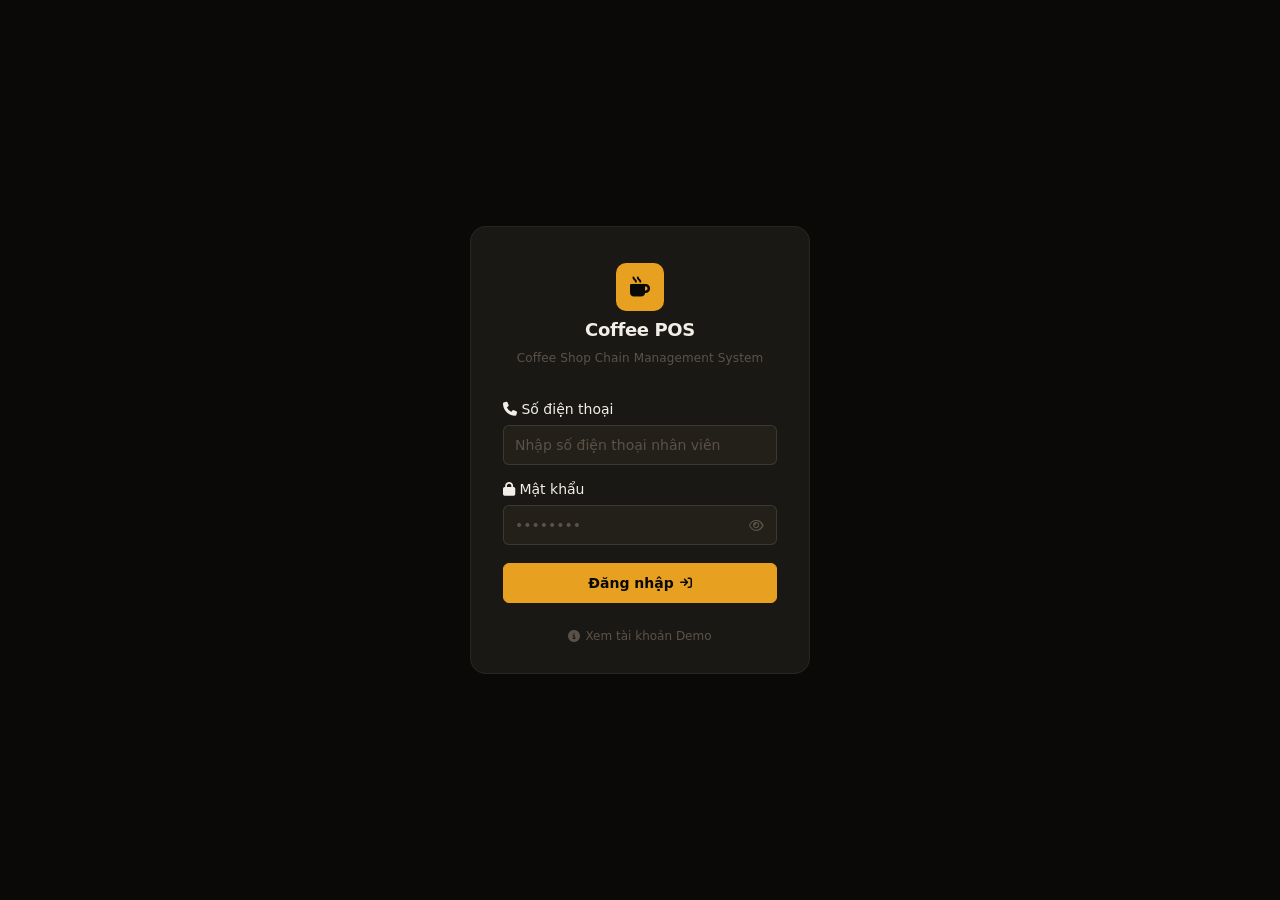
==== commit 0e9849de: "feat: finalize UI/UX — loyalty, promotions, login fix, admin panels - Login: add form-control class " ====
--- a/web/index.html
+++ b/web/index.html
@@ -35,7 +35,7 @@
                     <label for="phone">
                         <i class="fa-solid fa-phone"></i> Số điện thoại
                     </label>
-                    <input type="text" id="phone" name="phone" placeholder="Nhập số điện thoại nhân viên" required autocomplete="username">
+                    <input type="text" id="phone" name="phone" class="form-control" placeholder="Nhập số điện thoại nhân viên" required autocomplete="username">
                 </div>
 
                 <div class="form-group">
@@ -43,7 +43,7 @@
                         <i class="fa-solid fa-lock"></i> Mật khẩu
                     </label>
                     <div class="password-input-wrapper">
-                        <input type="password" id="password" name="password" placeholder="••••••••" required autocomplete="current-password">
+                        <input type="password" id="password" name="password" class="form-control" placeholder="••••••••" required autocomplete="current-password">
                         <button type="button" id="togglePassword" class="toggle-password">
                             <i class="fa-regular fa-eye"></i>
                         </button>
--- a/web/css/style.css
+++ b/web/css/style.css
@@ -53,6 +53,7 @@
 /* ── Reset ─────────────────────────────────────────────── */
 *, *::before, *::after { box-sizing: border-box; margin: 0; padding: 0; }
 html { -webkit-font-smoothing: antialiased; text-rendering: optimizeLegibility; }
+input, textarea, select { -webkit-appearance: none; appearance: none; }
 body {
   font-family: var(--sans);
   font-size: 14px;
@@ -170,7 +171,10 @@
   border-radius: var(--r1);
   color: var(--t1);
   font-size: 13px;
+  font-family: inherit;
   outline: none;
+  -webkit-appearance: none;
+  appearance: none;
   transition: border-color var(--dur), box-shadow var(--dur);
 }
 .form-control::placeholder { color: var(--t3); }
@@ -282,10 +286,26 @@
 .login-form .form-control {
   height: 40px;
   font-size: 14px;
-  background: var(--s3);
-  border-color: var(--b2);
-}
-.login-form .form-control:focus { border-color: var(--amber); box-shadow: 0 0 0 3px var(--amber-dim); }
+  background-color: #222018 !important;
+  border: 1px solid rgba(255,255,255,.11) !important;
+  color: #f2ede6 !important;
+  -webkit-appearance: none;
+  appearance: none;
+  box-shadow: none;
+}
+.login-form .form-control:focus {
+  border-color: var(--amber) !important;
+  box-shadow: 0 0 0 3px var(--amber-dim) !important;
+  background-color: #222018 !important;
+}
+.login-form .form-control:-webkit-autofill,
+.login-form .form-control:-webkit-autofill:hover,
+.login-form .form-control:-webkit-autofill:focus {
+  -webkit-box-shadow: 0 0 0 1000px #222018 inset !important;
+  -webkit-text-fill-color: #f2ede6 !important;
+  border: 1px solid rgba(255,255,255,.11) !important;
+  caret-color: #f2ede6;
+}
 
 .login-form .btn-primary { height: 40px; font-size: 14px; border-radius: var(--r1); margin-top: 4px; }
 
@@ -311,7 +331,7 @@
 }
 .error-message.show { display: flex; }
 
-.demo-accounts { margin-top: 20px; padding-top: 16px; border-top: 1px solid var(--b1); }
+.demo-accounts { margin-top: 20px; padding-top: 4px; }
 
 .demo-toggle {
   display: flex; align-items: center; justify-content: center; gap: 5px; width: 100%;
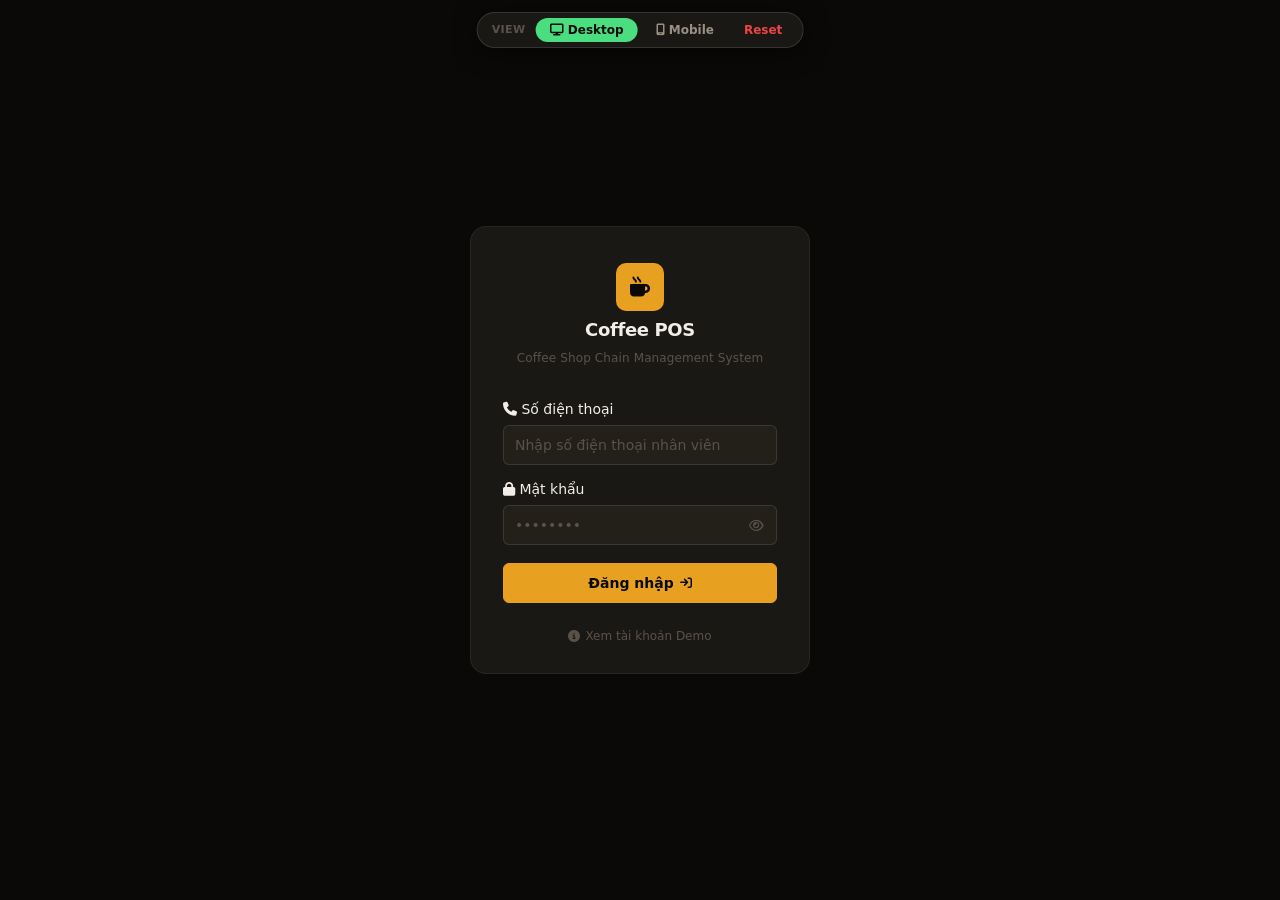
==== commit ea8dd11d: "feat: add preview toolbar to switch mobile/desktop view - Floating pill toolbar at top center on all" ====
--- a/web/index.html
+++ b/web/index.html
@@ -90,6 +90,7 @@
 
     <!-- Scripts -->
     <script src="js/api.js"></script>
+    <script src="js/preview-toolbar.js"></script>
     <script>
         document.addEventListener('DOMContentLoaded', () => {
             const loginForm = document.getElementById('loginForm');
--- a/web/css/style.css
+++ b/web/css/style.css
@@ -1084,6 +1084,91 @@
 .prep-item-modifiers { font-size: 11px; color: var(--t3); padding-left: 10px; }
 
 /* ============================================================
+   PREVIEW TOOLBAR (desktop only — switch mobile/desktop view)
+   ============================================================ */
+.preview-toolbar {
+  position: fixed;
+  top: 12px; left: 50%; transform: translateX(-50%);
+  z-index: 9999;
+  background: #1a1815;
+  border: 1px solid rgba(255,255,255,.12);
+  border-radius: 99px;
+  padding: 5px 8px;
+  display: flex; align-items: center; gap: 4px;
+  box-shadow: 0 4px 24px rgba(0,0,0,.6);
+  user-select: none;
+}
+.preview-toolbar-label {
+  font-size: 11px; color: #5a5248; font-weight: 600;
+  padding: 0 6px; letter-spacing: .04em; text-transform: uppercase;
+}
+.ptb-btn {
+  padding: 5px 14px; border-radius: 99px; border: none; cursor: pointer;
+  font-size: 12px; font-weight: 600; transition: all .15s;
+  background: transparent; color: #9a8f82;
+}
+.ptb-btn.active { background: #4ade80; color: #0a0908; }
+.ptb-btn.active.mobile-btn { background: #4ade80; }
+.ptb-btn.active.desktop-btn { background: #4ade80; }
+.ptb-btn-reset {
+  padding: 5px 12px; border-radius: 99px; border: none; cursor: pointer;
+  font-size: 12px; font-weight: 600; background: transparent;
+  color: #ef4444; transition: color .15s;
+}
+.ptb-btn-reset:hover { color: #fca5a5; }
+
+/* When preview-mobile class is on <html> — simulate 390px */
+html.preview-mobile body { max-width: 390px; margin: 0 auto; box-shadow: 0 0 0 9999px #000; }
+html.preview-mobile .preview-toolbar { top: auto; bottom: 70px; }
+
+/* ============================================================
+   BOTTOM NAV BAR (mobile only)
+   ============================================================ */
+.bottom-nav {
+  display: none;
+  position: fixed;
+  bottom: 0; left: 0; right: 0;
+  height: 60px;
+  background: var(--s1);
+  border-top: 1px solid var(--b1);
+  z-index: 300;
+  padding: 0 4px;
+  padding-bottom: env(safe-area-inset-bottom);
+}
+.bottom-nav-items {
+  display: flex;
+  height: 60px;
+  align-items: stretch;
+}
+.bottom-nav-btn {
+  flex: 1;
+  display: flex;
+  flex-direction: column;
+  align-items: center;
+  justify-content: center;
+  gap: 3px;
+  background: none;
+  border: none;
+  color: var(--t3);
+  font-size: 10px;
+  font-weight: 500;
+  cursor: pointer;
+  transition: color var(--dur);
+  padding: 0 4px;
+  border-radius: var(--r1);
+  letter-spacing: .02em;
+}
+.bottom-nav-btn i { font-size: 18px; }
+.bottom-nav-btn.active { color: var(--amber); }
+.bottom-nav-btn:hover { color: var(--t1); }
+
+@media (max-width: 768px) {
+  .bottom-nav { display: block; }
+  .content-body { padding-bottom: 72px; }
+  .pos-layout { height: calc(100dvh - 52px - 60px); }
+}
+
+/* ============================================================
    MOBILE NAV
    ============================================================ */
 .nav-toggle {
@@ -1128,6 +1213,7 @@
 }
 
 @media (max-width: 768px) {
+  /* ── App shell ── */
   .app-container { grid-template-columns: 1fr; }
 
   .sidebar {
@@ -1151,21 +1237,120 @@
   .logout-btn span { display: inline; }
 
   .nav-toggle { display: inline-flex; }
-  .top-bar { padding: 0 14px; }
+  .top-bar { padding: 0 14px; gap: 8px; }
+  .top-bar-meta { gap: 10px; }
   .content-body { padding: 14px; }
 
-  .pos-layout { grid-template-columns: 1fr; height: auto; }
-  .pos-menu-column { border-right: none; border-bottom: 1px solid var(--b1); }
-  .pos-cart-column { height: auto; min-height: 400px; }
+  /* ── Tables: horizontal scroll ── */
+  .table-container { overflow-x: auto; -webkit-overflow-scrolling: touch; }
+  .custom-table { min-width: 520px; }
+  .custom-table th,
+  .custom-table td { padding: 9px 12px; font-size: 12px; }
+
+  /* ── Table header bar: stack on small ── */
+  .table-header-bar {
+    flex-wrap: wrap;
+    gap: 8px;
+    padding: 10px 12px;
+  }
+  .table-header-bar > div,
+  .table-header-bar > input { flex-shrink: 1; }
+
+  /* ── Stat cards ── */
+  .stats-grid { grid-template-columns: 1fr 1fr; gap: 10px; }
+  .stat-value { font-size: 18px; }
+
+  /* ── Modal ── */
+  .modal { padding: 12px; align-items: flex-end; }
+  .modal-content {
+    max-width: 100%;
+    border-radius: var(--r3) var(--r3) 0 0;
+    max-height: 90vh;
+  }
+
+  /* ── POS layout: stack vertically ── */
+  .pos-layout {
+    grid-template-columns: 1fr;
+    height: auto;
+    overflow: visible;
+  }
+  .pos-menu-column {
+    border-right: none;
+    border-bottom: 1px solid var(--b1);
+    height: 55vh;
+  }
   .menu-grid { grid-template-columns: repeat(3, 1fr); }
-
-  .stats-grid { grid-template-columns: 1fr 1fr; gap: 10px; }
-  .modal-content { max-width: 100%; }
+  .pos-cart-column { height: auto; min-height: 360px; }
+
+  /* ── Buttons in header bars: smaller ── */
+  .table-header-bar .btn { font-size: 12px; padding: 6px 10px; }
+
+  /* ── Login ── */
+  .login-wrapper { padding: 16px; }
+  .login-card { padding: 28px 20px 22px; }
 }
 
 @media (max-width: 480px) {
+  /* ── Top bar: hide non-essential meta ── */
   .top-bar-meta .meta-item:not(:last-child) { display: none; }
-  .stats-grid { grid-template-columns: 1fr; }
+  .top-bar-title h3 { font-size: 13px; }
+
+  /* ── Stat cards: single column ── */
+  .stats-grid { grid-template-columns: 1fr; gap: 8px; }
+  .stat-card { padding: 12px 14px; }
+  .stat-value { font-size: 20px; }
+
+  /* ── Content padding ── */
+  .content-body { padding: 10px; }
+
+  /* ── Tables ── */
+  .custom-table { min-width: 460px; }
+  .custom-table th,
+  .custom-table td { padding: 8px 10px; font-size: 11px; }
+
+  /* ── Table header bar: stack title and actions ── */
+  .table-header-bar { flex-direction: column; align-items: flex-start; }
+  .table-header-bar > div { width: 100%; justify-content: flex-start; }
+  .table-header-bar input[type="text"] { width: 100% !important; }
+
+  /* ── POS menu grid: 2 columns ── */
   .menu-grid { grid-template-columns: repeat(2, 1fr); gap: 8px; }
-  .content-body { padding: 12px; }
-}
+  .menu-card { min-height: 80px; padding: 10px; }
+  .menu-card-title { font-size: 12px; }
+  .pos-menu-column { height: 50vh; }
+
+  /* ── Modal: full bottom sheet ── */
+  .modal { padding: 0; }
+  .modal-content {
+    border-radius: var(--r3) var(--r3) 0 0;
+    max-height: 92vh;
+  }
+  .modal-body { padding: 14px; }
+
+  /* ── Form controls ── */
+  .form-control { height: 38px; font-size: 13px; }
+
+  /* ── Badges: smaller ── */
+  .badge { font-size: 9px; padding: 2px 6px; }
+
+  /* ── Buttons ── */
+  .btn { font-size: 12px; }
+  .btn-block { height: 42px; }
+
+  /* ── Login card ── */
+  .login-wrapper { padding: 12px; }
+  .login-card { padding: 24px 16px 18px; border-radius: var(--r2); }
+  .logo-container { width: 40px; height: 40px; font-size: 17px; }
+  .brand-header h1 { font-size: 16px; }
+  .brand-header { margin-bottom: 24px; gap: 8px; }
+
+  /* ── POS history tab table ── */
+  .pos-history-table { min-width: 400px; }
+
+  /* ── Grid layouts inside tabs ── */
+  [style*="grid-template-columns:1fr 1fr"],
+  [style*="grid-template-columns: 1fr 1fr"] {
+    display: flex !important;
+    flex-direction: column !important;
+  }
+}
